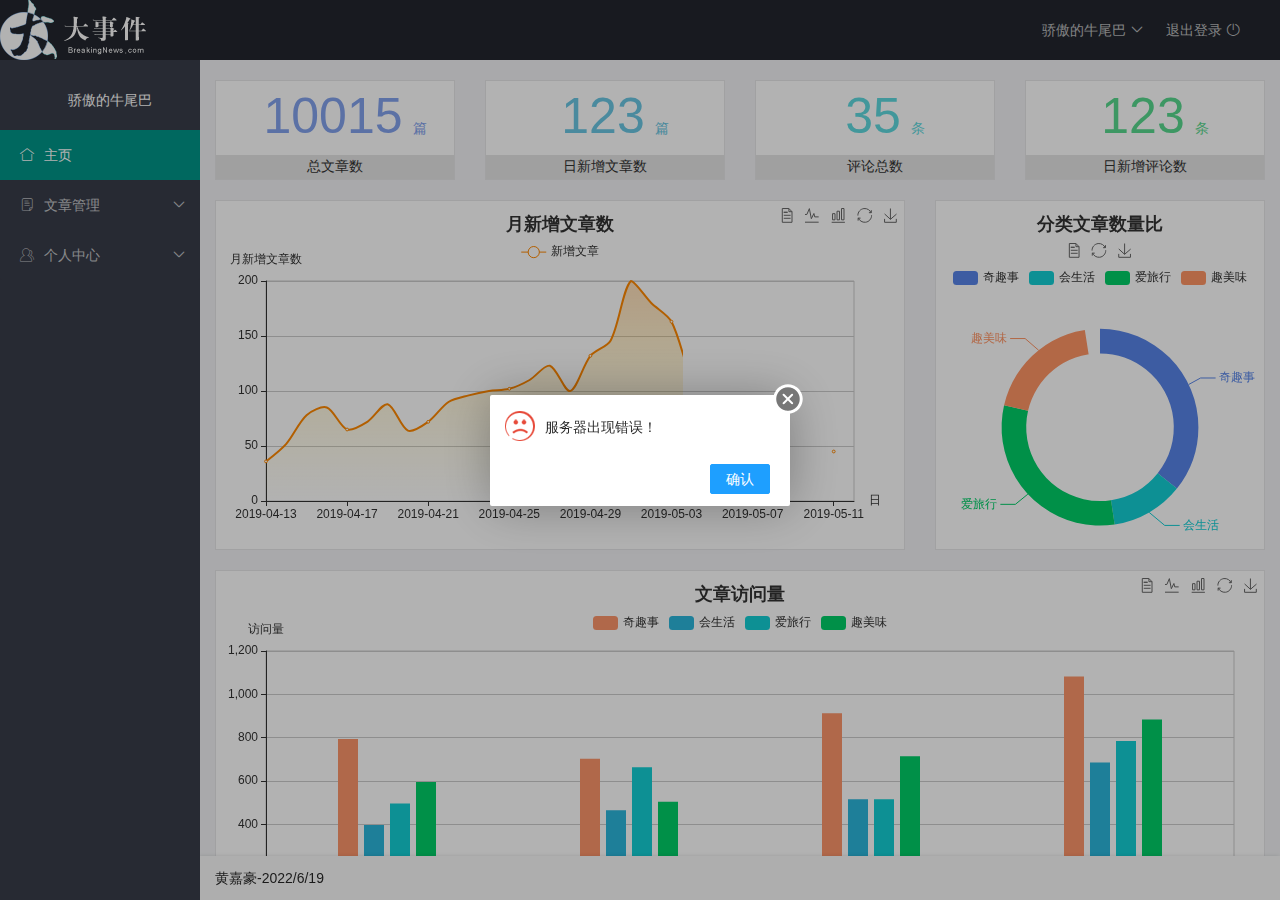
==== index.html @ 200af6b8 "更新了主页、登录页以及js规则" ====
<!DOCTYPE html PUBLIC "-//W3C//DTD HTML 4.0 Transitional//EN">
<html lang="en">

<head>
    <meta charset="UTF-8">
    <meta http-equiv="X-UA-Compatible" content="IE=edge">
    <meta name="viewport" content="width=device-width, initial-scale=1.0">
    <title>Document</title>
    <link rel="stylesheet" href="./assets/fonts/iconfont.css">
    <link rel="stylesheet" href="./assets/lib/layui/css/layui.css">
    <link rel="stylesheet" href="./assets/css/index.css">
</head>

<body>
    <div class="layui-layout layui-layout-admin">
        <div class="layui-header">
            <img src="./assets/images/logo.png" alt="">
            <ul class="layui-nav layui-layout-right ">
                <li class="layui-nav-item layui-hide layui-show-md-inline-block">
                    <a href="javascript:;" class="userinfo">
                        <div class="font-header">A</div>
                        <img src="" class="layui-nav-img" id="userImg1">
                        <span class="Username">骄傲的牛尾巴</span>
                    </a>
                    <dl class="layui-nav-child" >
                        <dd><a href="javascript:;">个人中心</a></dd>
                        <dd><a href="javascript:;">账户设置</a></dd>
                        <dd><a href="javascript:;" id="logout">退出登录</a></dd>
                    </dl>
                </li>
                <li class="layui-nav-item" lay-header-event="menuRight" lay-unselect>
                    <a href="javascript:;">退出登录
                        <i class="layui-icon layui-icon-logout"></i>
                    </a>
                </li>
            </ul>
        </div>

        <div class="layui-side layui-bg-black">
            <div class="layui-side-scroll">
                <!-- 左侧导航区域（可配合layui已有的垂直导航） -->
                <li class="layui-nav-item" id="welcome">
                    <div href="javascript:;" class="userinfo">
                        <div class="font-header">A</div>
                        <img src="" class="layui-nav-img" id="userImg2">
                        <span class="Username">骄傲的牛尾巴</span>
                    </div>
                </li>
                <ul class="layui-nav layui-nav-tree layui-bg-black" lay-shrink="all">
                    <li class="layui-nav-item layui-this"><a href="javascript:;" target="fm" href=""><span
                                class="iconfont layui-icon layui-icon-home"></span>主页</a></li>
                    <li class="layui-nav-item">
                        <a target="fm" href="./home/dashboard.html"><span class="iconfont icon-16"></span>文章管理</a>
                        <dl class="layui-nav-child">
                            <dd><a href="javascript:;"><span class="layui-icon layui-icon-app"></span>menu 1</a></dd>
                            <dd><a href="javascript:;"><span class="layui-icon layui-icon-app"></span>menu 2</a></dd>
                            <dd><a href="javascript:;"><span class="layui-icon layui-icon-app"></span>menu 3</a></dd>
                            <dd><a href="javascript:;">the links</a></dd>
                        </dl>
                    </li>
                    <li class="layui-nav-item">
                        <a href="javascript:;" class="userCenter"><span
                                class="iconfont layui-icon layui-icon-user"></span>个人中心</a>
                        <dl class="layui-nav-child">
                            <dd><a href="javascript:;" id="modifyUserInfo" href="" target="fm">修改个人资料</a></dd>
                            <dd><a href="javascript:;">list 2</a></dd>
                            <dd><a href="javascript:;">超链接</a></dd>
                        </dl>
                    </li>
                </ul>
            </div>
        </div>

        <div class="layui-body">
            <!-- 内容主体区域 -->
            <div>
                <iframe name="fm" frameborder="0" src="./home/dashboard.html"></iframe>
            </div>
        </div>

        <div class="layui-footer">
            <!-- 底部固定区域 -->
            黄嘉豪-2022/6/19
        </div>
    </div>
    <script src="./assets/lib/jquery.js"></script>
    <script src="./assets/lib/layui/layui.js"></script>
    <script src="./assets/js/baseAPI.js"></script>
    <script src="./assets/js/index.js"></script>

</body>

</html>
---- assets/fonts/iconfont.css ----
@font-face {font-family: "iconfont";
  src: url('iconfont.eot?t=1576139966484'); /* IE9 */
  src: url('iconfont.eot?t=1576139966484#iefix') format('embedded-opentype'), /* IE6-IE8 */
  url('[data-uri]') format('woff2'),
  url('iconfont.woff?t=1576139966484') format('woff'),
  url('iconfont.ttf?t=1576139966484') format('truetype'), /* chrome, firefox, opera, Safari, Android, iOS 4.2+ */
  url('iconfont.svg?t=1576139966484#iconfont') format('svg'); /* iOS 4.1- */
}

.iconfont {
  font-family: "iconfont" !important;
  font-size: 16px;
  font-style: normal;
  -webkit-font-smoothing: antialiased;
  -moz-osx-font-smoothing: grayscale;
}

.icon-home:before {
  content: "\e6a9";
}

.icon-user:before {
  content: "\e614";
}

.icon-pinglun:before {
  content: "\e616";
}

.icon-tuichu:before {
  content: "\e865";
}

.icon-16:before {
  content: "\e615";
}
---- assets/lib/layui/css/layui.css ----
blockquote,body,button,dd,div,dl,dt,form,h1,h2,h3,h4,h5,h6,input,li,ol,p,pre,td,textarea,th,ul{margin:0;padding:0;-webkit-tap-highlight-color:rgba(0,0,0,0)}a:active,a:hover{outline:0}img{display:inline-block;border:none;vertical-align:middle}li{list-style:none}table{border-collapse:collapse;border-spacing:0}h1,h2,h3{font-weight:400}h4,h5,h6{font-size:100%;font-weight:400}button,input,select,textarea{font-size:100%}button,input,optgroup,option,select,textarea{font-family:inherit;font-size:inherit;font-style:inherit;font-weight:inherit;outline:0}pre{white-space:pre-wrap;white-space:-moz-pre-wrap;white-space:-pre-wrap;white-space:-o-pre-wrap;word-wrap:break-word}body{line-height:1.6;color:#333;color:rgba(0,0,0,.85);font:14px Helvetica Neue,Helvetica,PingFang SC,Tahoma,Arial,sans-serif}hr{height:0;line-height:0;margin:10px 0;padding:0;border:none!important;border-bottom:1px solid #eee!important;clear:both;overflow:hidden;background:0 0}a{color:#333;text-decoration:none}a:hover{color:#777}a cite{font-style:normal;*cursor:pointer}.layui-border-box,.layui-border-box *{box-sizing:border-box}.layui-box,.layui-box *{box-sizing:content-box}.layui-clear{clear:both;*zoom:1}.layui-clear:after{content:'\20';clear:both;*zoom:1;display:block;height:0}.layui-inline{position:relative;display:inline-block;*display:inline;*zoom:1;vertical-align:middle}.layui-edge{position:relative;display:inline-block;vertical-align:middle;width:0;height:0;border-width:6px;border-style:dashed;border-color:transparent;overflow:hidden}.layui-edge-top{top:-4px;border-bottom-color:#999;border-bottom-style:solid}.layui-edge-right{border-left-color:#999;border-left-style:solid}.layui-edge-bottom{top:2px;border-top-color:#999;border-top-style:solid}.layui-edge-left{border-right-color:#999;border-right-style:solid}.layui-elip{text-overflow:ellipsis;overflow:hidden;white-space:nowrap}.layui-disabled,.layui-icon,.layui-unselect{-moz-user-select:none;-webkit-user-select:none;-ms-user-select:none}.layui-disabled,.layui-disabled:hover{color:#d2d2d2!important;cursor:not-allowed!important}.layui-circle{border-radius:100%}.layui-show{display:block!important}.layui-hide{display:none!important}.layui-show-v{visibility:visible!important}.layui-hide-v{visibility:hidden!important}@font-face{font-family:layui-icon;src:url(../font/iconfont.eot?v=256);src:url(../font/iconfont.eot?v=256#iefix) format('embedded-opentype'),url(../font/iconfont.woff2?v=256) format('woff2'),url(../font/iconfont.woff?v=256) format('woff'),url(../font/iconfont.ttf?v=256) format('truetype'),url(../font/iconfont.svg?v=256#layui-icon) format('svg')}.layui-icon{font-family:layui-icon!important;font-size:16px;font-style:normal;-webkit-font-smoothing:antialiased;-moz-osx-font-smoothing:grayscale}.layui-icon-reply-fill:before{content:"\e611"}.layui-icon-set-fill:before{content:"\e614"}.layui-icon-menu-fill:before{content:"\e60f"}.layui-icon-search:before{content:"\e615"}.layui-icon-share:before{content:"\e641"}.layui-icon-set-sm:before{content:"\e620"}.layui-icon-engine:before{content:"\e628"}.layui-icon-close:before{content:"\1006"}.layui-icon-close-fill:before{content:"\1007"}.layui-icon-chart-screen:before{content:"\e629"}.layui-icon-star:before{content:"\e600"}.layui-icon-circle-dot:before{content:"\e617"}.layui-icon-chat:before{content:"\e606"}.layui-icon-release:before{content:"\e609"}.layui-icon-list:before{content:"\e60a"}.layui-icon-chart:before{content:"\e62c"}.layui-icon-ok-circle:before{content:"\1005"}.layui-icon-layim-theme:before{content:"\e61b"}.layui-icon-table:before{content:"\e62d"}.layui-icon-right:before{content:"\e602"}.layui-icon-left:before{content:"\e603"}.layui-icon-cart-simple:before{content:"\e698"}.layui-icon-face-cry:before{content:"\e69c"}.layui-icon-face-smile:before{content:"\e6af"}.layui-icon-survey:before{content:"\e6b2"}.layui-icon-tree:before{content:"\e62e"}.layui-icon-ie:before{content:"\e7bb"}.layui-icon-upload-circle:before{content:"\e62f"}.layui-icon-add-circle:before{content:"\e61f"}.layui-icon-download-circle:before{content:"\e601"}.layui-icon-templeate-1:before{content:"\e630"}.layui-icon-util:before{content:"\e631"}.layui-icon-face-surprised:before{content:"\e664"}.layui-icon-edit:before{content:"\e642"}.layui-icon-speaker:before{content:"\e645"}.layui-icon-down:before{content:"\e61a"}.layui-icon-file:before{content:"\e621"}.layui-icon-layouts:before{content:"\e632"}.layui-icon-rate-half:before{content:"\e6c9"}.layui-icon-add-circle-fine:before{content:"\e608"}.layui-icon-prev-circle:before{content:"\e633"}.layui-icon-read:before{content:"\e705"}.layui-icon-404:before{content:"\e61c"}.layui-icon-carousel:before{content:"\e634"}.layui-icon-help:before{content:"\e607"}.layui-icon-code-circle:before{content:"\e635"}.layui-icon-windows:before{content:"\e67f"}.layui-icon-water:before{content:"\e636"}.layui-icon-username:before{content:"\e66f"}.layui-icon-find-fill:before{content:"\e670"}.layui-icon-about:before{content:"\e60b"}.layui-icon-location:before{content:"\e715"}.layui-icon-up:before{content:"\e619"}.layui-icon-pause:before{content:"\e651"}.layui-icon-date:before{content:"\e637"}.layui-icon-layim-uploadfile:before{content:"\e61d"}.layui-icon-delete:before{content:"\e640"}.layui-icon-play:before{content:"\e652"}.layui-icon-top:before{content:"\e604"}.layui-icon-firefox:before{content:"\e686"}.layui-icon-friends:before{content:"\e612"}.layui-icon-refresh-3:before{content:"\e9aa"}.layui-icon-ok:before{content:"\e605"}.layui-icon-layer:before{content:"\e638"}.layui-icon-face-smile-fine:before{content:"\e60c"}.layui-icon-dollar:before{content:"\e659"}.layui-icon-group:before{content:"\e613"}.layui-icon-layim-download:before{content:"\e61e"}.layui-icon-picture-fine:before{content:"\e60d"}.layui-icon-link:before{content:"\e64c"}.layui-icon-diamond:before{content:"\e735"}.layui-icon-log:before{content:"\e60e"}.layui-icon-key:before{content:"\e683"}.layui-icon-rate-solid:before{content:"\e67a"}.layui-icon-fonts-del:before{content:"\e64f"}.layui-icon-unlink:before{content:"\e64d"}.layui-icon-fonts-clear:before{content:"\e639"}.layui-icon-triangle-r:before{content:"\e623"}.layui-icon-circle:before{content:"\e63f"}.layui-icon-radio:before{content:"\e643"}.layui-icon-align-center:before{content:"\e647"}.layui-icon-align-right:before{content:"\e648"}.layui-icon-align-left:before{content:"\e649"}.layui-icon-loading-1:before{content:"\e63e"}.layui-icon-return:before{content:"\e65c"}.layui-icon-fonts-strong:before{content:"\e62b"}.layui-icon-upload:before{content:"\e67c"}.layui-icon-dialogue:before{content:"\e63a"}.layui-icon-video:before{content:"\e6ed"}.layui-icon-headset:before{content:"\e6fc"}.layui-icon-cellphone-fine:before{content:"\e63b"}.layui-icon-add-1:before{content:"\e654"}.layui-icon-face-smile-b:before{content:"\e650"}.layui-icon-fonts-html:before{content:"\e64b"}.layui-icon-screen-full:before{content:"\e622"}.layui-icon-form:before{content:"\e63c"}.layui-icon-cart:before{content:"\e657"}.layui-icon-camera-fill:before{content:"\e65d"}.layui-icon-tabs:before{content:"\e62a"}.layui-icon-heart-fill:before{content:"\e68f"}.layui-icon-fonts-code:before{content:"\e64e"}.layui-icon-ios:before{content:"\e680"}.layui-icon-at:before{content:"\e687"}.layui-icon-fire:before{content:"\e756"}.layui-icon-set:before{content:"\e716"}.layui-icon-fonts-u:before{content:"\e646"}.layui-icon-triangle-d:before{content:"\e625"}.layui-icon-tips:before{content:"\e702"}.layui-icon-picture:before{content:"\e64a"}.layui-icon-more-vertical:before{content:"\e671"}.layui-icon-bluetooth:before{content:"\e689"}.layui-icon-flag:before{content:"\e66c"}.layui-icon-loading:before{content:"\e63d"}.layui-icon-fonts-i:before{content:"\e644"}.layui-icon-refresh-1:before{content:"\e666"}.layui-icon-rmb:before{content:"\e65e"}.layui-icon-addition:before{content:"\e624"}.layui-icon-home:before{content:"\e68e"}.layui-icon-time:before{content:"\e68d"}.layui-icon-user:before{content:"\e770"}.layui-icon-notice:before{content:"\e667"}.layui-icon-chrome:before{content:"\e68a"}.layui-icon-edge:before{content:"\e68b"}.layui-icon-login-weibo:before{content:"\e675"}.layui-icon-voice:before{content:"\e688"}.layui-icon-upload-drag:before{content:"\e681"}.layui-icon-login-qq:before{content:"\e676"}.layui-icon-snowflake:before{content:"\e6b1"}.layui-icon-heart:before{content:"\e68c"}.layui-icon-logout:before{content:"\e682"}.layui-icon-file-b:before{content:"\e655"}.layui-icon-template:before{content:"\e663"}.layui-icon-transfer:before{content:"\e691"}.layui-icon-auz:before{content:"\e672"}.layui-icon-console:before{content:"\e665"}.layui-icon-app:before{content:"\e653"}.layui-icon-prev:before{content:"\e65a"}.layui-icon-website:before{content:"\e7ae"}.layui-icon-next:before{content:"\e65b"}.layui-icon-component:before{content:"\e857"}.layui-icon-android:before{content:"\e684"}.layui-icon-more:before{content:"\e65f"}.layui-icon-login-wechat:before{content:"\e677"}.layui-icon-shrink-right:before{content:"\e668"}.layui-icon-spread-left:before{content:"\e66b"}.layui-icon-camera:before{content:"\e660"}.layui-icon-note:before{content:"\e66e"}.layui-icon-refresh:before{content:"\e669"}.layui-icon-female:before{content:"\e661"}.layui-icon-male:before{content:"\e662"}.layui-icon-screen-restore:before{content:"\e758"}.layui-icon-password:before{content:"\e673"}.layui-icon-senior:before{content:"\e674"}.layui-icon-theme:before{content:"\e66a"}.layui-icon-tread:before{content:"\e6c5"}.layui-icon-praise:before{content:"\e6c6"}.layui-icon-star-fill:before{content:"\e658"}.layui-icon-rate:before{content:"\e67b"}.layui-icon-template-1:before{content:"\e656"}.layui-icon-vercode:before{content:"\e679"}.layui-icon-service:before{content:"\e626"}.layui-icon-cellphone:before{content:"\e678"}.layui-icon-print:before{content:"\e66d"}.layui-icon-cols:before{content:"\e610"}.layui-icon-wifi:before{content:"\e7e0"}.layui-icon-export:before{content:"\e67d"}.layui-icon-rss:before{content:"\e808"}.layui-icon-slider:before{content:"\e714"}.layui-icon-email:before{content:"\e618"}.layui-icon-subtraction:before{content:"\e67e"}.layui-icon-mike:before{content:"\e6dc"}.layui-icon-light:before{content:"\e748"}.layui-icon-gift:before{content:"\e627"}.layui-icon-mute:before{content:"\e685"}.layui-icon-reduce-circle:before{content:"\e616"}.layui-icon-music:before{content:"\e690"}.layui-main{position:relative;width:1160px;margin:0 auto}.layui-header{position:relative;z-index:1000;height:60px}.layui-header a:hover{transition:all .5s;-webkit-transition:all .5s}.layui-side{position:fixed;left:0;top:0;bottom:0;z-index:999;width:200px;overflow-x:hidden}.layui-side-scroll{position:relative;width:220px;height:100%;overflow-x:hidden}.layui-body{position:relative;left:200px;right:0;top:0;bottom:0;z-index:900;width:auto;box-sizing:border-box}.layui-layout-body{overflow-x:hidden}.layui-layout-admin .layui-header{position:fixed;top:0;left:0;right:0;background-color:#23262e}.layui-layout-admin .layui-side{top:60px;width:200px;overflow-x:hidden}.layui-layout-admin .layui-body{position:absolute;top:60px;padding-bottom:44px}.layui-layout-admin .layui-main{width:auto;margin:0 15px}.layui-layout-admin .layui-footer{position:fixed;left:200px;right:0;bottom:0;z-index:990;height:44px;line-height:44px;padding:0 15px;box-shadow:-1px 0 4px rgb(0 0 0 / 12%);background-color:#fafafa}.layui-layout-admin .layui-logo{position:absolute;left:0;top:0;width:200px;height:100%;line-height:60px;text-align:center;color:#009688;font-size:16px;box-shadow:0 1px 2px 0 rgb(0 0 0 / 15%)}.layui-layout-admin .layui-header .layui-nav{background:0 0}.layui-layout-left{position:absolute!important;left:200px;top:0}.layui-layout-right{position:absolute!important;right:0;top:0}.layui-container{position:relative;margin:0 auto;box-sizing:border-box}.layui-fluid{position:relative;margin:0 auto;padding:0 15px}.layui-row:after,.layui-row:before{content:"";display:block;clear:both}.layui-col-lg1,.layui-col-lg10,.layui-col-lg11,.layui-col-lg12,.layui-col-lg2,.layui-col-lg3,.layui-col-lg4,.layui-col-lg5,.layui-col-lg6,.layui-col-lg7,.layui-col-lg8,.layui-col-lg9,.layui-col-md1,.layui-col-md10,.layui-col-md11,.layui-col-md12,.layui-col-md2,.layui-col-md3,.layui-col-md4,.layui-col-md5,.layui-col-md6,.layui-col-md7,.layui-col-md8,.layui-col-md9,.layui-col-sm1,.layui-col-sm10,.layui-col-sm11,.layui-col-sm12,.layui-col-sm2,.layui-col-sm3,.layui-col-sm4,.layui-col-sm5,.layui-col-sm6,.layui-col-sm7,.layui-col-sm8,.layui-col-sm9,.layui-col-xs1,.layui-col-xs10,.layui-col-xs11,.layui-col-xs12,.layui-col-xs2,.layui-col-xs3,.layui-col-xs4,.layui-col-xs5,.layui-col-xs6,.layui-col-xs7,.layui-col-xs8,.layui-col-xs9{position:relative;display:block;box-sizing:border-box}.layui-col-xs1,.layui-col-xs10,.layui-col-xs11,.layui-col-xs12,.layui-col-xs2,.layui-col-xs3,.layui-col-xs4,.layui-col-xs5,.layui-col-xs6,.layui-col-xs7,.layui-col-xs8,.layui-col-xs9{float:left}.layui-col-xs1{width:8.33333333%}.layui-col-xs2{width:16.66666667%}.layui-col-xs3{width:25%}.layui-col-xs4{width:33.33333333%}.layui-col-xs5{width:41.66666667%}.layui-col-xs6{width:50%}.layui-col-xs7{width:58.33333333%}.layui-col-xs8{width:66.66666667%}.layui-col-xs9{width:75%}.layui-col-xs10{width:83.33333333%}.layui-col-xs11{width:91.66666667%}.layui-col-xs12{width:100%}.layui-col-xs-offset1{margin-left:8.33333333%}.layui-col-xs-offset2{margin-left:16.66666667%}.layui-col-xs-offset3{margin-left:25%}.layui-col-xs-offset4{margin-left:33.33333333%}.layui-col-xs-offset5{margin-left:41.66666667%}.layui-col-xs-offset6{margin-left:50%}.layui-col-xs-offset7{margin-left:58.33333333%}.layui-col-xs-offset8{margin-left:66.66666667%}.layui-col-xs-offset9{margin-left:75%}.layui-col-xs-offset10{margin-left:83.33333333%}.layui-col-xs-offset11{margin-left:91.66666667%}.layui-col-xs-offset12{margin-left:100%}@media screen and (max-width:767.98px){.layui-container{padding:0 15px}.layui-hide-xs{display:none!important}.layui-show-xs-block{display:block!important}.layui-show-xs-inline{display:inline!important}.layui-show-xs-inline-block{display:inline-block!important}}@media screen and (min-width:768px){.layui-container{width:720px}.layui-hide-sm{display:none!important}.layui-show-sm-block{display:block!important}.layui-show-sm-inline{display:inline!important}.layui-show-sm-inline-block{display:inline-block!important}.layui-col-sm1,.layui-col-sm10,.layui-col-sm11,.layui-col-sm12,.layui-col-sm2,.layui-col-sm3,.layui-col-sm4,.layui-col-sm5,.layui-col-sm6,.layui-col-sm7,.layui-col-sm8,.layui-col-sm9{float:left}.layui-col-sm1{width:8.33333333%}.layui-col-sm2{width:16.66666667%}.layui-col-sm3{width:25%}.layui-col-sm4{width:33.33333333%}.layui-col-sm5{width:41.66666667%}.layui-col-sm6{width:50%}.layui-col-sm7{width:58.33333333%}.layui-col-sm8{width:66.66666667%}.layui-col-sm9{width:75%}.layui-col-sm10{width:83.33333333%}.layui-col-sm11{width:91.66666667%}.layui-col-sm12{width:100%}.layui-col-sm-offset1{margin-left:8.33333333%}.layui-col-sm-offset2{margin-left:16.66666667%}.layui-col-sm-offset3{margin-left:25%}.layui-col-sm-offset4{margin-left:33.33333333%}.layui-col-sm-offset5{margin-left:41.66666667%}.layui-col-sm-offset6{margin-left:50%}.layui-col-sm-offset7{margin-left:58.33333333%}.layui-col-sm-offset8{margin-left:66.66666667%}.layui-col-sm-offset9{margin-left:75%}.layui-col-sm-offset10{margin-left:83.33333333%}.layui-col-sm-offset11{margin-left:91.66666667%}.layui-col-sm-offset12{margin-left:100%}}@media screen and (min-width:992px){.layui-container{width:960px}.layui-hide-md{display:none!important}.layui-show-md-block{display:block!important}.layui-show-md-inline{display:inline!important}.layui-show-md-inline-block{display:inline-block!important}.layui-col-md1,.layui-col-md10,.layui-col-md11,.layui-col-md12,.layui-col-md2,.layui-col-md3,.layui-col-md4,.layui-col-md5,.layui-col-md6,.layui-col-md7,.layui-col-md8,.layui-col-md9{float:left}.layui-col-md1{width:8.33333333%}.layui-col-md2{width:16.66666667%}.layui-col-md3{width:25%}.layui-col-md4{width:33.33333333%}.layui-col-md5{width:41.66666667%}.layui-col-md6{width:50%}.layui-col-md7{width:58.33333333%}.layui-col-md8{width:66.66666667%}.layui-col-md9{width:75%}.layui-col-md10{width:83.33333333%}.layui-col-md11{width:91.66666667%}.layui-col-md12{width:100%}.layui-col-md-offset1{margin-left:8.33333333%}.layui-col-md-offset2{margin-left:16.66666667%}.layui-col-md-offset3{margin-left:25%}.layui-col-md-offset4{margin-left:33.33333333%}.layui-col-md-offset5{margin-left:41.66666667%}.layui-col-md-offset6{margin-left:50%}.layui-col-md-offset7{margin-left:58.33333333%}.layui-col-md-offset8{margin-left:66.66666667%}.layui-col-md-offset9{margin-left:75%}.layui-col-md-offset10{margin-left:83.33333333%}.layui-col-md-offset11{margin-left:91.66666667%}.layui-col-md-offset12{margin-left:100%}}@media screen and (min-width:1200px){.layui-container{width:1150px}.layui-hide-lg{display:none!important}.layui-show-lg-block{display:block!important}.layui-show-lg-inline{display:inline!important}.layui-show-lg-inline-block{display:inline-block!important}.layui-col-lg1,.layui-col-lg10,.layui-col-lg11,.layui-col-lg12,.layui-col-lg2,.layui-col-lg3,.layui-col-lg4,.layui-col-lg5,.layui-col-lg6,.layui-col-lg7,.layui-col-lg8,.layui-col-lg9{float:left}.layui-col-lg1{width:8.33333333%}.layui-col-lg2{width:16.66666667%}.layui-col-lg3{width:25%}.layui-col-lg4{width:33.33333333%}.layui-col-lg5{width:41.66666667%}.layui-col-lg6{width:50%}.layui-col-lg7{width:58.33333333%}.layui-col-lg8{width:66.66666667%}.layui-col-lg9{width:75%}.layui-col-lg10{width:83.33333333%}.layui-col-lg11{width:91.66666667%}.layui-col-lg12{width:100%}.layui-col-lg-offset1{margin-left:8.33333333%}.layui-col-lg-offset2{margin-left:16.66666667%}.layui-col-lg-offset3{margin-left:25%}.layui-col-lg-offset4{margin-left:33.33333333%}.layui-col-lg-offset5{margin-left:41.66666667%}.layui-col-lg-offset6{margin-left:50%}.layui-col-lg-offset7{margin-left:58.33333333%}.layui-col-lg-offset8{margin-left:66.66666667%}.layui-col-lg-offset9{margin-left:75%}.layui-col-lg-offset10{margin-left:83.33333333%}.layui-col-lg-offset11{margin-left:91.66666667%}.layui-col-lg-offset12{margin-left:100%}}.layui-col-space1{margin:-.5px}.layui-col-space1>*{padding:.5px}.layui-col-space2{margin:-1px}.layui-col-space2>*{padding:1px}.layui-col-space4{margin:-2px}.layui-col-space4>*{padding:2px}.layui-col-space5{margin:-2.5px}.layui-col-space5>*{padding:2.5px}.layui-col-space6{margin:-3px}.layui-col-space6>*{padding:3px}.layui-col-space8{margin:-4px}.layui-col-space8>*{padding:4px}.layui-col-space10{margin:-5px}.layui-col-space10>*{padding:5px}.layui-col-space12{margin:-6px}.layui-col-space12>*{padding:6px}.layui-col-space14{margin:-7px}.layui-col-space14>*{padding:7px}.layui-col-space15{margin:-7.5px}.layui-col-space15>*{padding:7.5px}.layui-col-space16{margin:-8px}.layui-col-space16>*{padding:8px}.layui-col-space18{margin:-9px}.layui-col-space18>*{padding:9px}.layui-col-space20{margin:-10px}.layui-col-space20>*{padding:10px}.layui-col-space22{margin:-11px}.layui-col-space22>*{padding:11px}.layui-col-space24{margin:-12px}.layui-col-space24>*{padding:12px}.layui-col-space25{margin:-12.5px}.layui-col-space25>*{padding:12.5px}.layui-col-space26{margin:-13px}.layui-col-space26>*{padding:13px}.layui-col-space28{margin:-14px}.layui-col-space28>*{padding:14px}.layui-col-space30{margin:-15px}.layui-col-space30>*{padding:15px}.layui-btn,.layui-input,.layui-select,.layui-textarea,.layui-upload-button{outline:0;-webkit-appearance:none;transition:all .3s;-webkit-transition:all .3s;box-sizing:border-box}.layui-elem-quote{margin-bottom:10px;padding:15px;line-height:1.6;border-left:5px solid #5fb878;border-radius:0 2px 2px 0;background-color:#fafafa}.layui-quote-nm{border-style:solid;border-width:1px;border-left-width:5px;background:0 0}.layui-elem-field{margin-bottom:10px;padding:0;border-width:1px;border-style:solid}.layui-elem-field legend{margin-left:20px;padding:0 10px;font-size:20px;font-weight:300}.layui-field-title{margin:10px 0 20px;border-width:0;border-top-width:1px}.layui-field-box{padding:15px}.layui-field-title .layui-field-box{padding:10px 0}.layui-progress{position:relative;height:6px;border-radius:20px;background-color:#eee}.layui-progress-bar{position:absolute;left:0;top:0;width:0;max-width:100%;height:6px;border-radius:20px;text-align:right;background-color:#5fb878;transition:all .3s;-webkit-transition:all .3s}.layui-progress-big,.layui-progress-big .layui-progress-bar{height:18px;line-height:18px}.layui-progress-text{position:relative;top:-20px;line-height:18px;font-size:12px;color:#5f5f5f}.layui-progress-big .layui-progress-text{position:static;padding:0 10px;color:#fff}.layui-collapse{border-width:1px;border-style:solid;border-radius:2px}.layui-colla-content,.layui-colla-item{border-top-width:1px;border-top-style:solid}.layui-colla-item:first-child{border-top:none}.layui-colla-title{position:relative;height:42px;line-height:42px;padding:0 15px 0 35px;color:#333;background-color:#fafafa;cursor:pointer;font-size:14px;overflow:hidden}.layui-colla-content{display:none;padding:10px 15px;line-height:1.6;color:#5f5f5f}.layui-colla-icon{position:absolute;left:15px;top:0;font-size:14px}.layui-card{margin-bottom:15px;border-radius:2px;background-color:#fff;box-shadow:0 1px 2px 0 rgba(0,0,0,.05)}.layui-card:last-child{margin-bottom:0}.layui-card-header{position:relative;height:42px;line-height:42px;padding:0 15px;border-bottom:1px solid #f6f6f6;color:#333;border-radius:2px 2px 0 0;font-size:14px}.layui-card-body{position:relative;padding:10px 15px;line-height:24px}.layui-card-body[pad15]{padding:15px}.layui-card-body[pad20]{padding:20px}.layui-card-body .layui-table{margin:5px 0}.layui-card .layui-tab{margin:0}.layui-panel{position:relative;border-width:1px;border-style:solid;border-radius:2px;box-shadow:1px 1px 4px rgb(0 0 0 / 8%);background-color:#fff;color:#5f5f5f}.layui-panel-window{position:relative;padding:15px;border-radius:0;border-top:5px solid #eee;background-color:#fff}.layui-auxiliar-moving{position:fixed;left:0;right:0;top:0;bottom:0;width:100%;height:100%;background:0 0;z-index:9999999999}.layui-bg-red{background-color:#ff5722!important;color:#fff!important}.layui-bg-orange{background-color:#ffb800!important;color:#fff!important}.layui-bg-green{background-color:#009688!important;color:#fff!important}.layui-bg-cyan{background-color:#2f4056!important;color:#fff!important}.layui-bg-blue{background-color:#1e9fff!important;color:#fff!important}.layui-bg-black{background-color:#393d49!important;color:#fff!important}.layui-bg-gray{background-color:#fafafa!important;color:#5f5f5f!important}.layui-badge-rim,.layui-border,.layui-colla-content,.layui-colla-item,.layui-collapse,.layui-elem-field,.layui-form-pane .layui-form-item[pane],.layui-form-pane .layui-form-label,.layui-input,.layui-layedit,.layui-layedit-tool,.layui-panel,.layui-quote-nm,.layui-select,.layui-tab-bar,.layui-tab-card,.layui-tab-title,.layui-tab-title .layui-this:after,.layui-textarea{border-color:#eee}.layui-border{border-width:1px;border-style:solid;color:#5f5f5f!important}.layui-border-red{border-width:1px;border-style:solid;border-color:#ff5722!important;color:#ff5722!important}.layui-border-orange{border-width:1px;border-style:solid;border-color:#ffb800!important;color:#ffb800!important}.layui-border-green{border-width:1px;border-style:solid;border-color:#009688!important;color:#009688!important}.layui-border-cyan{border-width:1px;border-style:solid;border-color:#2f4056!important;color:#2f4056!important}.layui-border-blue{border-width:1px;border-style:solid;border-color:#1e9fff!important;color:#1e9fff!important}.layui-border-black{border-width:1px;border-style:solid;border-color:#393d49!important;color:#393d49!important}.layui-timeline-item:before{background-color:#eee}.layui-text{line-height:1.6;font-size:14px;color:#5f5f5f}.layui-text h1,.layui-text h2,.layui-text h3,.layui-text h4,.layui-text h5,.layui-text h6{font-weight:500;color:#333}.layui-text h1{font-size:32px}.layui-text h2{font-size:24px}.layui-text h3{font-size:18px}.layui-text h4{font-size:16px}.layui-text h5{font-size:14px}.layui-text h6{font-size:13px}.layui-text a:not(.layui-btn){color:#01aaed}.layui-text a:not(.layui-btn):hover{text-decoration:underline}.layui-text ol,.layui-text ul{padding:5px 0 5px 15px}.layui-text ul li{margin-top:5px;list-style-type:disc}.layui-text ol li{margin-top:5px;list-style-type:decimal}.layui-text em,.layui-word-aux{color:#999!important;padding-left:5px!important;padding-right:5px!important}.layui-text p{margin:15px 0}.layui-text p:first-child{margin-top:0}.layui-text p:last-child{margin-bottom:0}.layui-text blockquote:not(.layui-elem-quote){padding:5px 15px;border-left:5px solid #eee}.layui-text pre:not(.layui-code){padding:15px;font-family:Lucida Console,Consolas,Courier New;background-color:#fafafa}.layui-font-12{font-size:12px!important}.layui-font-14{font-size:14px!important}.layui-font-16{font-size:16px!important}.layui-font-18{font-size:18px!important}.layui-font-20{font-size:20px!important}.layui-font-red{color:#ff5722!important}.layui-font-orange{color:#ffb800!important}.layui-font-green{color:#009688!important}.layui-font-cyan{color:#2f4056!important}.layui-font-blue{color:#01aaed!important}.layui-font-black{color:#000!important}.layui-font-gray{color:#c2c2c2!important}.layui-btn{display:inline-block;vertical-align:middle;height:38px;line-height:38px;border:1px solid transparent;padding:0 18px;background-color:#009688;color:#fff;white-space:nowrap;text-align:center;font-size:14px;border-radius:2px;cursor:pointer;-moz-user-select:none;-webkit-user-select:none;-ms-user-select:none}.layui-btn:hover{opacity:.8;filter:alpha(opacity=80);color:#fff}.layui-btn:active{opacity:1;filter:alpha(opacity=100)}.layui-btn+.layui-btn{margin-left:10px}.layui-btn-container{font-size:0}.layui-btn-container .layui-btn{margin-right:10px;margin-bottom:10px}.layui-btn-container .layui-btn+.layui-btn{margin-left:0}.layui-table .layui-btn-container .layui-btn{margin-bottom:9px}.layui-btn-radius{border-radius:100px}.layui-btn .layui-icon{padding:0 2px;vertical-align:middle\0;vertical-align:bottom}.layui-btn-primary{border-color:#d2d2d2;background:0 0;color:#5f5f5f}.layui-btn-primary:hover{border-color:#009688;color:#333}.layui-btn-normal{background-color:#1e9fff}.layui-btn-warm{background-color:#ffb800}.layui-btn-danger{background-color:#ff5722}.layui-btn-checked{background-color:#5fb878}.layui-btn-disabled,.layui-btn-disabled:active,.layui-btn-disabled:hover{border-color:#eee!important;background-color:#fbfbfb!important;color:#d2d2d2!important;cursor:not-allowed!important;opacity:1}.layui-btn-lg{height:44px;line-height:44px;padding:0 25px;font-size:16px}.layui-btn-sm{height:30px;line-height:30px;padding:0 10px;font-size:12px}.layui-btn-xs{height:22px;line-height:22px;padding:0 5px;font-size:12px}.layui-btn-xs i{font-size:12px!important}.layui-btn-group{display:inline-block;vertical-align:middle;font-size:0}.layui-btn-group .layui-btn{margin-left:0!important;margin-right:0!important;border-left:1px solid rgba(255,255,255,.5);border-radius:0}.layui-btn-group .layui-btn-primary{border-left:none}.layui-btn-group .layui-btn-primary:hover{border-color:#d2d2d2;color:#009688}.layui-btn-group .layui-btn:first-child{border-left:none;border-radius:2px 0 0 2px}.layui-btn-group .layui-btn-primary:first-child{border-left:1px solid #d2d2d2}.layui-btn-group .layui-btn:last-child{border-radius:0 2px 2px 0}.layui-btn-group .layui-btn+.layui-btn{margin-left:0}.layui-btn-group+.layui-btn-group{margin-left:10px}.layui-btn-fluid{width:100%}.layui-input,.layui-select,.layui-textarea{height:38px;line-height:1.3;line-height:38px\9;border-width:1px;border-style:solid;background-color:#fff;color:rgba(0,0,0,.85);border-radius:2px}.layui-input::-webkit-input-placeholder,.layui-select::-webkit-input-placeholder,.layui-textarea::-webkit-input-placeholder{line-height:1.3}.layui-input,.layui-textarea{display:block;width:100%;padding-left:10px}.layui-input:hover,.layui-textarea:hover{border-color:#eee!important}.layui-input:focus,.layui-textarea:focus{border-color:#d2d2d2!important}.layui-textarea{position:relative;min-height:100px;height:auto;line-height:20px;padding:6px 10px;resize:vertical}.layui-select{padding:0 10px}.layui-form input[type=checkbox],.layui-form input[type=radio],.layui-form select{display:none}.layui-form [lay-ignore]{display:initial}.layui-form-item{margin-bottom:15px;clear:both;*zoom:1}.layui-form-item:after{content:'\20';clear:both;*zoom:1;display:block;height:0}.layui-form-label{position:relative;float:left;display:block;padding:9px 15px;width:80px;font-weight:400;line-height:20px;text-align:right}.layui-form-label-col{display:block;float:none;padding:9px 0;line-height:20px;text-align:left}.layui-form-item .layui-inline{margin-bottom:5px;margin-right:10px}.layui-input-block,.layui-input-inline{position:relative}.layui-input-block{margin-left:110px;min-height:36px}.layui-input-inline{display:inline-block;vertical-align:middle}.layui-form-item .layui-input-inline{float:left;width:190px;margin-right:10px}.layui-form-text .layui-input-inline{width:auto}.layui-form-mid{position:relative;float:left;display:block;padding:9px 0!important;line-height:20px;margin-right:10px}.layui-form-danger+.layui-form-select .layui-input,.layui-form-danger:focus{border-color:#ff5722!important}.layui-form-select{position:relative}.layui-form-select .layui-input{padding-right:30px;cursor:pointer}.layui-form-select .layui-edge{position:absolute;right:10px;top:50%;margin-top:-3px;cursor:pointer;border-width:6px;border-top-color:#c2c2c2;border-top-style:solid;transition:all .3s;-webkit-transition:all .3s}.layui-form-select dl{display:none;position:absolute;left:0;top:42px;padding:5px 0;z-index:899;min-width:100%;border:1px solid #eee;max-height:300px;overflow-y:auto;background-color:#fff;border-radius:2px;box-shadow:1px 1px 4px rgb(0 0 0 / 8%);box-sizing:border-box}.layui-form-select dl dd,.layui-form-select dl dt{padding:0 10px;line-height:36px;white-space:nowrap;overflow:hidden;text-overflow:ellipsis}.layui-form-select dl dt{font-size:12px;color:#999}.layui-form-select dl dd{cursor:pointer}.layui-form-select dl dd:hover{background-color:#f6f6f6;-webkit-transition:.5s all;transition:.5s all}.layui-form-select .layui-select-group dd{padding-left:20px}.layui-form-select dl dd.layui-select-tips{padding-left:10px!important;color:#999}.layui-form-select dl dd.layui-this{background-color:#5fb878;color:#fff}.layui-form-select dl dd.layui-disabled{background-color:#fff}.layui-form-selected dl{display:block}.layui-form-selected .layui-edge{margin-top:-9px;-webkit-transform:rotate(180deg);transform:rotate(180deg)}.layui-form-selected .layui-edge{margin-top:-3px\0}:root .layui-form-selected .layui-edge{margin-top:-9px\0/IE9}.layui-form-selectup dl{top:auto;bottom:42px}.layui-select-none{margin:5px 0;text-align:center;color:#999}.layui-select-disabled .layui-disabled{border-color:#eee!important}.layui-select-disabled .layui-edge{border-top-color:#d2d2d2}.layui-form-checkbox{position:relative;display:inline-block;vertical-align:middle;height:30px;line-height:30px;margin-right:10px;padding-right:30px;background-color:#fff;cursor:pointer;font-size:0;-webkit-transition:.1s linear;transition:.1s linear;box-sizing:border-box}.layui-form-checkbox *{display:inline-block;vertical-align:middle}.layui-form-checkbox span{padding:0 10px;height:100%;font-size:14px;border-radius:2px 0 0 2px;background-color:#d2d2d2;color:#fff;overflow:hidden;white-space:nowrap;text-overflow:ellipsis}.layui-form-checkbox:hover span{background-color:#c2c2c2}.layui-form-checkbox i{position:absolute;right:0;top:0;width:30px;height:28px;border:1px solid #d2d2d2;border-left:none;border-radius:0 2px 2px 0;color:#fff;font-size:20px;text-align:center}.layui-form-checkbox:hover i{border-color:#c2c2c2;color:#c2c2c2}.layui-form-checked,.layui-form-checked:hover{border-color:#5fb878}.layui-form-checked span,.layui-form-checked:hover span{background-color:#5fb878}.layui-form-checked i,.layui-form-checked:hover i{color:#5fb878}.layui-form-item .layui-form-checkbox{margin-top:4px}.layui-form-checkbox[lay-skin=primary]{height:auto!important;line-height:normal!important;min-width:18px;min-height:18px;border:none!important;margin-right:0;padding-left:28px;padding-right:0;background:0 0}.layui-form-checkbox[lay-skin=primary] span{padding-left:0;padding-right:15px;line-height:18px;background:0 0;color:#5f5f5f}.layui-form-checkbox[lay-skin=primary] i{right:auto;left:0;width:16px;height:16px;line-height:16px;border:1px solid #d2d2d2;font-size:12px;border-radius:2px;background-color:#fff;-webkit-transition:.1s linear;transition:.1s linear}.layui-form-checkbox[lay-skin=primary]:hover i{border-color:#5fb878;color:#fff}.layui-form-checked[lay-skin=primary] i{border-color:#5fb878!important;background-color:#5fb878;color:#fff}.layui-checkbox-disabled[lay-skin=primary] span{background:0 0!important;color:#c2c2c2!important}.layui-checkbox-disabled[lay-skin=primary]:hover i{border-color:#d2d2d2}.layui-form-item .layui-form-checkbox[lay-skin=primary]{margin-top:10px}.layui-form-switch{position:relative;display:inline-block;vertical-align:middle;height:22px;line-height:22px;min-width:35px;padding:0 5px;margin-top:8px;border:1px solid #d2d2d2;border-radius:20px;cursor:pointer;background-color:#fff;-webkit-transition:.1s linear;transition:.1s linear}.layui-form-switch i{position:absolute;left:5px;top:3px;width:16px;height:16px;border-radius:20px;background-color:#d2d2d2;-webkit-transition:.1s linear;transition:.1s linear}.layui-form-switch em{position:relative;top:0;width:25px;margin-left:21px;padding:0!important;text-align:center!important;color:#999!important;font-style:normal!important;font-size:12px}.layui-form-onswitch{border-color:#5fb878;background-color:#5fb878}.layui-form-onswitch i{left:100%;margin-left:-21px;background-color:#fff}.layui-form-onswitch em{margin-left:5px;margin-right:21px;color:#fff!important}.layui-checkbox-disabled{border-color:#eee!important}.layui-checkbox-disabled span{background-color:#eee!important}.layui-checkbox-disabled i{border-color:#eee!important}.layui-checkbox-disabled em{color:#d2d2d2!important}.layui-checkbox-disabled:hover i{color:#fff!important}[lay-radio]{display:none}.layui-form-radio{display:inline-block;vertical-align:middle;line-height:28px;margin:6px 10px 0 0;padding-right:10px;cursor:pointer;font-size:0}.layui-form-radio *{display:inline-block;vertical-align:middle;font-size:14px}.layui-form-radio>i{margin-right:8px;font-size:22px;color:#c2c2c2}.layui-form-radio:hover *,.layui-form-radioed,.layui-form-radioed>i{color:#5fb878}.layui-radio-disabled>i{color:#eee!important}.layui-radio-disabled *{color:#c2c2c2!important}.layui-form-pane .layui-form-label{width:110px;padding:8px 15px;height:38px;line-height:20px;border-width:1px;border-style:solid;border-radius:2px 0 0 2px;text-align:center;background-color:#fafafa;overflow:hidden;white-space:nowrap;text-overflow:ellipsis;box-sizing:border-box}.layui-form-pane .layui-input-inline{margin-left:-1px}.layui-form-pane .layui-input-block{margin-left:110px;left:-1px}.layui-form-pane .layui-input{border-radius:0 2px 2px 0}.layui-form-pane .layui-form-text .layui-form-label{float:none;width:100%;border-radius:2px;box-sizing:border-box;text-align:left}.layui-form-pane .layui-form-text .layui-input-inline{display:block;margin:0;top:-1px;clear:both}.layui-form-pane .layui-form-text .layui-input-block{margin:0;left:0;top:-1px}.layui-form-pane .layui-form-text .layui-textarea{min-height:100px;border-radius:0 0 2px 2px}.layui-form-pane .layui-form-checkbox{margin:4px 0 4px 10px}.layui-form-pane .layui-form-radio,.layui-form-pane .layui-form-switch{margin-top:6px;margin-left:10px}.layui-form-pane .layui-form-item[pane]{position:relative;border-width:1px;border-style:solid}.layui-form-pane .layui-form-item[pane] .layui-form-label{position:absolute;left:0;top:0;height:100%;border-width:0;border-right-width:1px}.layui-form-pane .layui-form-item[pane] .layui-input-inline{margin-left:110px}@media screen and (max-width:450px){.layui-form-item .layui-form-label{text-overflow:ellipsis;overflow:hidden;white-space:nowrap}.layui-form-item .layui-inline{display:block;margin-right:0;margin-bottom:20px;clear:both}.layui-form-item .layui-inline:after{content:'\20';clear:both;display:block;height:0}.layui-form-item .layui-input-inline{display:block;float:none;left:-3px;width:auto!important;margin:0 0 10px 112px}.layui-form-item .layui-input-inline+.layui-form-mid{margin-left:110px;top:-5px;padding:0}.layui-form-item .layui-form-checkbox{margin-right:5px;margin-bottom:5px}}.layui-layedit{border-width:1px;border-style:solid;border-radius:2px}.layui-layedit-tool{padding:3px 5px;border-bottom-width:1px;border-bottom-style:solid;font-size:0}.layedit-tool-fixed{position:fixed;top:0;border-top:1px solid #eee}.layui-layedit-tool .layedit-tool-mid,.layui-layedit-tool .layui-icon{display:inline-block;vertical-align:middle;text-align:center;font-size:14px}.layui-layedit-tool .layui-icon{position:relative;width:32px;height:30px;line-height:30px;margin:3px 5px;border-radius:2px;color:#777;cursor:pointer;border-radius:2px}.layui-layedit-tool .layui-icon:hover{color:#393d49}.layui-layedit-tool .layui-icon:active{color:#000}.layui-layedit-tool .layedit-tool-active{background-color:#eee;color:#000}.layui-layedit-tool .layui-disabled,.layui-layedit-tool .layui-disabled:hover{color:#d2d2d2;cursor:not-allowed}.layui-layedit-tool .layedit-tool-mid{width:1px;height:18px;margin:0 10px;background-color:#d2d2d2}.layedit-tool-html{width:50px!important;font-size:30px!important}.layedit-tool-b,.layedit-tool-code,.layedit-tool-help{font-size:16px!important}.layedit-tool-d,.layedit-tool-face,.layedit-tool-image,.layedit-tool-unlink{font-size:18px!important}.layedit-tool-image input{position:absolute;font-size:0;left:0;top:0;width:100%;height:100%;opacity:.01;filter:Alpha(opacity=1);cursor:pointer}.layui-layedit-iframe iframe{display:block;width:100%}#LAY_layedit_code{overflow:hidden}.layui-laypage{display:inline-block;*display:inline;*zoom:1;vertical-align:middle;margin:10px 0;font-size:0}.layui-laypage>a:first-child,.layui-laypage>a:first-child em{border-radius:2px 0 0 2px}.layui-laypage>a:last-child,.layui-laypage>a:last-child em{border-radius:0 2px 2px 0}.layui-laypage>:first-child{margin-left:0!important}.layui-laypage>:last-child{margin-right:0!important}.layui-laypage a,.layui-laypage button,.layui-laypage input,.layui-laypage select,.layui-laypage span{border:1px solid #eee}.layui-laypage a,.layui-laypage span{display:inline-block;*display:inline;*zoom:1;vertical-align:middle;padding:0 15px;height:28px;line-height:28px;margin:0 -1px 5px 0;background-color:#fff;color:#333;font-size:12px}.layui-laypage a:hover{color:#009688}.layui-laypage em{font-style:normal}.layui-laypage .layui-laypage-spr{color:#999;font-weight:700}.layui-laypage a{text-decoration:none}.layui-laypage .layui-laypage-curr{position:relative}.layui-laypage .layui-laypage-curr em{position:relative;color:#fff}.layui-laypage .layui-laypage-curr .layui-laypage-em{position:absolute;left:-1px;top:-1px;padding:1px;width:100%;height:100%;background-color:#009688}.layui-laypage-em{border-radius:2px}.layui-laypage-next em,.layui-laypage-prev em{font-family:Sim sun;font-size:16px}.layui-laypage .layui-laypage-count,.layui-laypage .layui-laypage-limits,.layui-laypage .layui-laypage-refresh,.layui-laypage .layui-laypage-skip{margin-left:10px;margin-right:10px;padding:0;border:none}.layui-laypage .layui-laypage-limits,.layui-laypage .layui-laypage-refresh{vertical-align:top}.layui-laypage .layui-laypage-refresh i{font-size:18px;cursor:pointer}.layui-laypage select{height:22px;padding:3px;border-radius:2px;cursor:pointer}.layui-laypage .layui-laypage-skip{height:30px;line-height:30px;color:#999}.layui-laypage button,.layui-laypage input{height:30px;line-height:30px;border-radius:2px;vertical-align:top;background-color:#fff;box-sizing:border-box}.layui-laypage input{display:inline-block;width:40px;margin:0 10px;padding:0 3px;text-align:center}.layui-laypage input:focus,.layui-laypage select:focus{border-color:#009688!important}.layui-laypage button{margin-left:10px;padding:0 10px;cursor:pointer}.layui-flow-more{margin:10px 0;text-align:center;color:#999;font-size:14px}.layui-flow-more a{height:32px;line-height:32px}.layui-flow-more a *{display:inline-block;vertical-align:top}.layui-flow-more a cite{padding:0 20px;border-radius:3px;background-color:#eee;color:#333;font-style:normal}.layui-flow-more a cite:hover{opacity:.8}.layui-flow-more a i{font-size:30px;color:#737383}.layui-table{width:100%;margin:10px 0;background-color:#fff;color:#5f5f5f}.layui-table tr{transition:all .3s;-webkit-transition:all .3s}.layui-table th{text-align:left;font-weight:400}.layui-table tbody tr:hover,.layui-table thead tr,.layui-table-click,.layui-table-header,.layui-table-hover,.layui-table-mend,.layui-table-patch,.layui-table-tool,.layui-table-total,.layui-table-total tr,.layui-table[lay-even] tr:nth-child(even){background-color:#fafafa}.layui-table td,.layui-table th,.layui-table-col-set,.layui-table-fixed-r,.layui-table-grid-down,.layui-table-header,.layui-table-page,.layui-table-tips-main,.layui-table-tool,.layui-table-total,.layui-table-view,.layui-table[lay-skin=line],.layui-table[lay-skin=row]{border-width:1px;border-style:solid;border-color:#eee}.layui-table td,.layui-table th{position:relative;padding:9px 15px;min-height:20px;line-height:20px;font-size:14px}.layui-table[lay-skin=line] td,.layui-table[lay-skin=line] th{border-width:0;border-bottom-width:1px}.layui-table[lay-skin=row] td,.layui-table[lay-skin=row] th{border-width:0;border-right-width:1px}.layui-table[lay-skin=nob] td,.layui-table[lay-skin=nob] th{border:none}.layui-table img{max-width:100px}.layui-table[lay-size=lg] td,.layui-table[lay-size=lg] th{padding-top:15px;padding-right:30px;padding-bottom:15px;padding-left:30px}.layui-table-view .layui-table[lay-size=lg] .layui-table-cell{height:40px;line-height:40px}.layui-table[lay-size=sm] td,.layui-table[lay-size=sm] th{padding-top:5px;padding-right:10px;padding-bottom:5px;padding-left:10px;font-size:12px}.layui-table-view .layui-table[lay-size=sm] .layui-table-cell{height:20px;line-height:20px}.layui-table[lay-data]{display:none}.layui-table-box{position:relative;overflow:hidden}.layui-table-view{margin:10px 0}.layui-table-view .layui-table{position:relative;width:auto;margin:0;border:0;border-collapse:separate}.layui-table-view .layui-table[lay-skin=line]{border-width:0;border-right-width:1px}.layui-table-view .layui-table[lay-skin=row]{border-width:0;border-bottom-width:1px}.layui-table-view .layui-table td,.layui-table-view .layui-table th{padding:5px 0;border-top:none;border-left:none}.layui-table-view .layui-table th.layui-unselect .layui-table-cell span{cursor:pointer}.layui-table-view .layui-table td{cursor:default}.layui-table-view .layui-table td[data-edit=text]{cursor:text}.layui-table-view .layui-form-checkbox[lay-skin=primary] i{width:18px;height:18px}.layui-table-view .layui-form-radio{line-height:0;padding:0}.layui-table-view .layui-form-radio>i{margin:0;font-size:20px}.layui-table-init{position:absolute;left:0;top:0;width:100%;height:100%;text-align:center;z-index:110}.layui-table-init .layui-icon{position:absolute;left:50%;top:50%;margin:-15px 0 0 -15px;font-size:30px;color:#c2c2c2}.layui-table-header{border-width:0;border-bottom-width:1px;overflow:hidden}.layui-table-header .layui-table{margin-bottom:-1px}.layui-table-tool .layui-inline[lay-event]{position:relative;width:26px;height:26px;padding:5px;line-height:16px;margin-right:10px;text-align:center;color:#333;border:1px solid #ccc;cursor:pointer;-webkit-transition:.5s all;transition:.5s all}.layui-table-tool .layui-inline[lay-event]:hover{border:1px solid #999}.layui-table-tool-temp{padding-right:120px}.layui-table-tool-self{position:absolute;right:17px;top:10px}.layui-table-tool .layui-table-tool-self .layui-inline[lay-event]{margin:0 0 0 10px}.layui-table-tool-panel{position:absolute;top:29px;left:-1px;padding:5px 0;min-width:150px;min-height:40px;border:1px solid #d2d2d2;text-align:left;overflow-y:auto;background-color:#fff;box-shadow:0 2px 4px rgba(0,0,0,.12)}.layui-table-tool-panel li{padding:0 10px;line-height:30px;white-space:nowrap;overflow:hidden;text-overflow:ellipsis;-webkit-transition:.5s all;transition:.5s all}.layui-table-tool-panel li .layui-form-checkbox[lay-skin=primary]{width:100%}.layui-table-tool-panel li:hover{background-color:#f6f6f6}.layui-table-tool-panel li .layui-form-checkbox[lay-skin=primary]{padding-left:28px}.layui-table-tool-panel li .layui-form-checkbox[lay-skin=primary] i{position:absolute;left:0;top:0}.layui-table-tool-panel li .layui-form-checkbox[lay-skin=primary] span{padding:0}.layui-table-tool .layui-table-tool-self .layui-table-tool-panel{left:auto;right:-1px}.layui-table-col-set{position:absolute;right:0;top:0;width:20px;height:100%;border-width:0;border-left-width:1px;background-color:#fff}.layui-table-sort{width:10px;height:20px;margin-left:5px;cursor:pointer!important}.layui-table-sort .layui-edge{position:absolute;left:5px;border-width:5px}.layui-table-sort .layui-table-sort-asc{top:3px;border-top:none;border-bottom-style:solid;border-bottom-color:#b2b2b2}.layui-table-sort .layui-table-sort-asc:hover{border-bottom-color:#5f5f5f}.layui-table-sort .layui-table-sort-desc{bottom:5px;border-bottom:none;border-top-style:solid;border-top-color:#b2b2b2}.layui-table-sort .layui-table-sort-desc:hover{border-top-color:#5f5f5f}.layui-table-sort[lay-sort=asc] .layui-table-sort-asc{border-bottom-color:#000}.layui-table-sort[lay-sort=desc] .layui-table-sort-desc{border-top-color:#000}.layui-table-cell{height:28px;line-height:28px;padding:0 15px;position:relative;overflow:hidden;text-overflow:ellipsis;white-space:nowrap;box-sizing:border-box}.layui-table-cell .layui-form-checkbox[lay-skin=primary]{top:-1px;padding:0}.layui-table-cell .layui-table-link{color:#01aaed}.laytable-cell-checkbox,.laytable-cell-numbers,.laytable-cell-radio,.laytable-cell-space{padding:0;text-align:center}.layui-table-body{position:relative;overflow:auto;margin-right:-1px;margin-bottom:-1px}.layui-table-body .layui-none{line-height:26px;padding:30px 15px;text-align:center;color:#999}.layui-table-fixed{position:absolute;left:0;top:0;z-index:101}.layui-table-fixed .layui-table-body{overflow:hidden}.layui-table-fixed-l{box-shadow:1px 0 8px rgba(0,0,0,.08)}.layui-table-fixed-r{left:auto;right:-1px;border-width:0;border-left-width:1px;box-shadow:-1px 0 8px rgba(0,0,0,.08)}.layui-table-fixed-r .layui-table-header{position:relative;overflow:visible}.layui-table-mend{position:absolute;right:-49px;top:0;height:100%;width:50px}.layui-table-tool{position:relative;z-index:890;width:100%;min-height:50px;line-height:30px;padding:10px 15px;border-width:0;border-bottom-width:1px}.layui-table-tool .layui-btn-container{margin-bottom:-10px}.layui-table-total{margin-bottom:-1px;border-width:0;border-top-width:1px;overflow:hidden}.layui-table-page{position:relative;width:100%;padding:7px 7px 0;border-width:0;border-top-width:1px;height:41px;margin-bottom:-1px;font-size:12px;white-space:nowrap;overflow:hidden}.layui-table-page>div{height:26px}.layui-table-page .layui-laypage{margin:0}.layui-table-page .layui-laypage a,.layui-table-page .layui-laypage span{height:26px;line-height:26px;margin-bottom:10px;border:none;background:0 0}.layui-table-page .layui-laypage a,.layui-table-page .layui-laypage span.layui-laypage-curr{padding:0 12px}.layui-table-page .layui-laypage span{margin-left:0;padding:0}.layui-table-page .layui-laypage .layui-laypage-prev{margin-left:-7px!important}.layui-table-page .layui-laypage .layui-laypage-curr .layui-laypage-em{left:0;top:0;padding:0}.layui-table-page .layui-laypage button,.layui-table-page .layui-laypage input{height:26px;line-height:26px}.layui-table-page .layui-laypage input{width:40px}.layui-table-page .layui-laypage button{padding:0 10px}.layui-table-page select{height:18px}.layui-table-view select[lay-ignore]{display:inline-block}.layui-table-patch .layui-table-cell{padding:0;width:30px}.layui-table-edit{position:absolute;left:0;top:0;width:100%;height:100%;padding:0 14px 1px;border-radius:0;box-shadow:1px 1px 20px rgba(0,0,0,.15)}.layui-table-edit:focus{border-color:#5fb878!important}select.layui-table-edit{padding:0 0 0 10px;border-color:#d2d2d2}.layui-table-view .layui-form-checkbox,.layui-table-view .layui-form-radio,.layui-table-view .layui-form-switch{top:0;margin:0;box-sizing:content-box}.layui-table-view .layui-form-checkbox{top:-1px;height:26px;line-height:26px}.layui-table-view .layui-form-checkbox i{height:26px}.layui-table-grid .layui-table-cell{overflow:visible}.layui-table-grid-down{position:absolute;top:0;right:0;width:26px;height:100%;padding:5px 0;border-width:0;border-left-width:1px;text-align:center;background-color:#fff;color:#999;cursor:pointer}.layui-table-grid-down .layui-icon{position:absolute;top:50%;left:50%;margin:-8px 0 0 -8px}.layui-table-grid-down:hover{background-color:#fbfbfb}body .layui-table-tips .layui-layer-content{background:0 0;padding:0;box-shadow:0 1px 6px rgba(0,0,0,.12)}.layui-table-tips-main{margin:-44px 0 0 -1px;max-height:150px;padding:8px 15px;font-size:14px;overflow-y:scroll;background-color:#fff;color:#5f5f5f}.layui-table-tips-c{position:absolute;right:-3px;top:-13px;width:20px;height:20px;padding:3px;cursor:pointer;background-color:#5f5f5f;border-radius:50%;color:#fff}.layui-table-tips-c:hover{background-color:#777}.layui-table-tips-c:before{position:relative;right:-2px}.layui-upload-file{display:none!important;opacity:.01;filter:Alpha(opacity=1)}.layui-upload-list{margin:10px 0}.layui-upload-choose{max-width:200px;padding:0 10px;color:#999;font-size:14px;text-overflow:ellipsis;overflow:hidden;white-space:nowrap}.layui-upload-drag{position:relative;display:inline-block;padding:30px;border:1px dashed #e2e2e2;background-color:#fff;text-align:center;cursor:pointer;color:#999}.layui-upload-drag .layui-icon{font-size:50px;color:#009688}.layui-upload-drag[lay-over]{border-color:#009688}.layui-upload-form{display:inline-block}.layui-upload-iframe{position:absolute;width:0;height:0;border:0;visibility:hidden}.layui-upload-wrap{position:relative;display:inline-block;vertical-align:middle}.layui-upload-wrap .layui-upload-file{display:block!important;position:absolute;left:0;top:0;z-index:10;font-size:100px;width:100%;height:100%;opacity:.01;filter:Alpha(opacity=1);cursor:pointer}.layui-btn-container .layui-upload-choose{padding-left:0}.layui-menu{position:relative;margin:5px 0;background-color:#fff;box-sizing:border-box}.layui-menu *{box-sizing:border-box}.layui-menu li,.layui-menu-body-title a{padding:5px 15px}.layui-menu li{position:relative;margin:1px 0;width:calc(100% + 1px);line-height:26px;color:rgba(0,0,0,.8);font-size:14px;white-space:nowrap;cursor:pointer;transition:all .3s}.layui-menu li:hover{background-color:#f6f6f6}.layui-menu-item-parent:hover>.layui-menu-body-panel{display:block;animation-name:layui-fadein;animation-duration:.3s;animation-fill-mode:both;animation-delay:.2s}.layui-menu-item-group .layui-menu-body-title,.layui-menu-item-parent .layui-menu-body-title{padding-right:25px}.layui-menu .layui-menu-item-divider:hover,.layui-menu .layui-menu-item-group:hover,.layui-menu .layui-menu-item-none:hover{background:0 0;cursor:default}.layui-menu .layui-menu-item-group>ul{margin:5px 0 -5px}.layui-menu .layui-menu-item-group>.layui-menu-body-title{color:rgba(0,0,0,.35);user-select:none}.layui-menu .layui-menu-item-none{color:rgba(0,0,0,.35);cursor:default}.layui-menu .layui-menu-item-none{text-align:center}.layui-menu .layui-menu-item-divider{margin:5px 0;padding:0;height:0;line-height:0;border-bottom:1px solid #eee;overflow:hidden}.layui-menu .layui-menu-item-down:hover,.layui-menu .layui-menu-item-up:hover{cursor:pointer}.layui-menu .layui-menu-item-up>.layui-menu-body-title{color:rgba(0,0,0,.8)}.layui-menu .layui-menu-item-up>ul{visibility:hidden;height:0;overflow:hidden}.layui-menu .layui-menu-item-down:hover>.layui-menu-body-title>.layui-icon,.layui-menu .layui-menu-item-up>.layui-menu-body-title:hover>.layui-icon{color:#000}.layui-menu .layui-menu-item-down>ul{visibility:visible;height:auto}.layui-menu .layui-menu-item-checked,.layui-menu .layui-menu-item-checked2{background-color:#f6f6f6!important;color:#5fb878}.layui-menu .layui-menu-item-checked a,.layui-menu .layui-menu-item-checked2 a{color:#5fb878}.layui-menu .layui-menu-item-checked:after{position:absolute;right:0;top:0;bottom:0;border-right:3px solid #5fb878;content:""}.layui-menu-body-title{position:relative;overflow:hidden;text-overflow:ellipsis}.layui-menu-body-title a{display:block;margin:-5px -15px;color:rgba(0,0,0,.8)}.layui-menu-body-title a:hover{transition:all .3s}.layui-menu-body-title>.layui-icon{position:absolute;right:0;top:0;font-size:14px}.layui-menu-body-title>.layui-icon:hover{transition:all .3s}.layui-menu-body-title>.layui-icon-right{right:-1px}.layui-menu-body-panel{display:none;position:absolute;top:-7px;left:100%;z-index:1000;margin-left:13px;padding:5px 0}.layui-menu-body-panel:before{content:"";position:absolute;width:20px;left:-16px;top:0;bottom:0}.layui-menu-body-panel-left{left:auto;right:100%;margin:0 13px 0}.layui-menu-body-panel-left:before{left:auto;right:-16px}.layui-menu-lg li{line-height:32px}.layui-menu-lg .layui-menu-body-title a:hover,.layui-menu-lg li:hover{background:0 0;color:#5fb878}.layui-menu-lg li .layui-menu-body-panel{margin-left:14px}.layui-menu-lg li .layui-menu-body-panel-left{margin:0 15px 0}.layui-dropdown{position:absolute;left:-999999px;top:-999999px;z-index:77777777;margin:5px 0;min-width:100px}.layui-dropdown:before{content:"";position:absolute;width:100%;height:6px;left:0;top:-6px}.layui-nav{position:relative;padding:0 20px;background-color:#393d49;color:#fff;border-radius:2px;font-size:0;box-sizing:border-box}.layui-nav *{font-size:14px}.layui-nav .layui-nav-item{position:relative;display:inline-block;*display:inline;*zoom:1;vertical-align:middle;line-height:60px}.layui-nav .layui-nav-item a{display:block;padding:0 20px;color:#fff;color:rgba(255,255,255,.7);transition:all .3s;-webkit-transition:all .3s}.layui-nav .layui-this:after,.layui-nav-bar{content:"";position:absolute;left:0;top:0;width:0;height:5px;background-color:#5fb878;transition:all .2s;-webkit-transition:all .2s;pointer-events:none}.layui-nav-bar{z-index:1000}.layui-nav[lay-bar=disabled] .layui-nav-bar{display:none}.layui-nav .layui-nav-item a:hover,.layui-nav .layui-this a{color:#fff}.layui-nav .layui-this:after{top:auto;bottom:0;width:100%}.layui-nav-img{width:30px;height:30px;margin-right:10px;border-radius:50%}.layui-nav .layui-nav-more{position:absolute;top:0;right:3px;left:auto!important;margin-top:0;font-size:12px;cursor:pointer;transition:all .2s;-webkit-transition:all .2s}.layui-nav .layui-nav-mored,.layui-nav-itemed>a .layui-nav-more{transform:rotate(180deg)}.layui-nav-child{display:none;position:absolute;left:0;top:65px;min-width:100%;line-height:36px;padding:5px 0;box-shadow:0 2px 4px rgba(0,0,0,.12);border:1px solid #eee;background-color:#fff;z-index:100;border-radius:2px;white-space:nowrap}.layui-nav .layui-nav-child a{color:#5f5f5f;color:rgba(0,0,0,.8)}.layui-nav .layui-nav-child a:hover{background-color:#f6f6f6;color:rgba(0,0,0,.8)}.layui-nav-child dd{margin:1px 0;position:relative}.layui-nav-child dd.layui-this{background-color:#f6f6f6;color:#000}.layui-nav-child dd.layui-this:after{display:none}.layui-nav-child-r{left:auto;right:0}.layui-nav-child-c{text-align:center}.layui-nav-tree{width:200px;padding:0}.layui-nav-tree .layui-nav-item{display:block;width:100%;line-height:40px}.layui-nav-tree .layui-nav-item a{position:relative;height:40px;line-height:40px;text-overflow:ellipsis;overflow:hidden;white-space:nowrap}.layui-nav-tree .layui-nav-item>a{padding-top:5px;padding-bottom:5px}.layui-nav-tree .layui-nav-more{right:15px}.layui-nav-tree .layui-nav-item>a .layui-nav-more{padding:5px 0}.layui-nav-tree .layui-nav-bar{width:5px;height:0}.layui-side .layui-nav-tree .layui-nav-bar{width:2px}.layui-nav-tree .layui-nav-child dd.layui-this,.layui-nav-tree .layui-nav-child dd.layui-this a,.layui-nav-tree .layui-this,.layui-nav-tree .layui-this>a,.layui-nav-tree .layui-this>a:hover{background-color:#009688;color:#fff}.layui-nav-tree .layui-this:after{display:none}.layui-nav-itemed>a,.layui-nav-tree .layui-nav-title a,.layui-nav-tree .layui-nav-title a:hover{color:#fff!important}.layui-nav-tree .layui-nav-bar{background-color:#009688}.layui-nav-tree .layui-nav-child{position:relative;z-index:0;top:0;border:none;box-shadow:none}.layui-nav-tree .layui-nav-child dd{margin:0}.layui-nav-tree .layui-nav-child a{color:#fff;color:rgba(255,255,255,.7)}.layui-nav-tree .layui-nav-child,.layui-nav-tree .layui-nav-child a:hover{background:0 0;color:#fff}.layui-nav-itemed>.layui-nav-child{display:block;background-color:rgba(0,0,0,.3)!important}.layui-nav-itemed>.layui-nav-child>.layui-this>.layui-nav-child{display:block}.layui-nav-side{position:fixed;top:0;bottom:0;left:0;overflow-x:hidden;z-index:999}.layui-breadcrumb{visibility:hidden;font-size:0}.layui-breadcrumb>*{font-size:14px}.layui-breadcrumb a{color:#999!important}.layui-breadcrumb a:hover{color:#5fb878!important}.layui-breadcrumb a cite{color:#5f5f5f;font-style:normal}.layui-breadcrumb span[lay-separator]{margin:0 10px;color:#999}.layui-tab{margin:10px 0;text-align:left!important}.layui-tab[overflow]>.layui-tab-title{overflow:hidden}.layui-tab-title{position:relative;left:0;height:40px;white-space:nowrap;font-size:0;border-bottom-width:1px;border-bottom-style:solid;transition:all .2s;-webkit-transition:all .2s}.layui-tab-title li{display:inline-block;*display:inline;*zoom:1;vertical-align:middle;font-size:14px;transition:all .2s;-webkit-transition:all .2s}.layui-tab-title li{position:relative;line-height:40px;min-width:65px;padding:0 15px;text-align:center;cursor:pointer}.layui-tab-title li a{display:block;padding:0 15px;margin:0 -15px}.layui-tab-title .layui-this{color:#000}.layui-tab-title .layui-this:after{position:absolute;left:0;top:0;content:"";width:100%;height:41px;border-width:1px;border-style:solid;border-bottom-color:#fff;border-radius:2px 2px 0 0;box-sizing:border-box;pointer-events:none}.layui-tab-bar{position:absolute;right:0;top:0;z-index:10;width:30px;height:39px;line-height:39px;border-width:1px;border-style:solid;border-radius:2px;text-align:center;background-color:#fff;cursor:pointer}.layui-tab-bar .layui-icon{position:relative;display:inline-block;top:3px;transition:all .3s;-webkit-transition:all .3s}.layui-tab-item{display:none}.layui-tab-more{padding-right:30px;height:auto!important;white-space:normal!important}.layui-tab-more li.layui-this:after{border-bottom-color:#eee;border-radius:2px}.layui-tab-more .layui-tab-bar .layui-icon{top:-2px;top:3px\0;-webkit-transform:rotate(180deg);transform:rotate(180deg)}:root .layui-tab-more .layui-tab-bar .layui-icon{top:-2px\0/IE9}.layui-tab-content{padding:15px 0}.layui-tab-title li .layui-tab-close{position:relative;display:inline-block;width:18px;height:18px;line-height:20px;margin-left:8px;top:1px;text-align:center;font-size:14px;color:#c2c2c2;transition:all .2s;-webkit-transition:all .2s}.layui-tab-title li .layui-tab-close:hover{border-radius:2px;background-color:#ff5722;color:#fff}.layui-tab-brief>.layui-tab-title .layui-this{color:#009688}.layui-tab-brief>.layui-tab-more li.layui-this:after,.layui-tab-brief>.layui-tab-title .layui-this:after{border:none;border-radius:0;border-bottom:2px solid #5fb878}.layui-tab-brief[overflow]>.layui-tab-title .layui-this:after{top:-1px}.layui-tab-card{border-width:1px;border-style:solid;border-radius:2px;box-shadow:0 2px 5px 0 rgba(0,0,0,.1)}.layui-tab-card>.layui-tab-title{background-color:#fafafa}.layui-tab-card>.layui-tab-title li{margin-right:-1px;margin-left:-1px}.layui-tab-card>.layui-tab-title .layui-this{background-color:#fff}.layui-tab-card>.layui-tab-title .layui-this:after{border-top:none;border-width:1px;border-bottom-color:#fff}.layui-tab-card>.layui-tab-title .layui-tab-bar{height:40px;line-height:40px;border-radius:0;border-top:none;border-right:none}.layui-tab-card>.layui-tab-more .layui-this{background:0 0;color:#5fb878}.layui-tab-card>.layui-tab-more .layui-this:after{border:none}.layui-timeline{padding-left:5px}.layui-timeline-item{position:relative;padding-bottom:20px}.layui-timeline-axis{position:absolute;left:-5px;top:0;z-index:10;width:20px;height:20px;line-height:20px;background-color:#fff;color:#5fb878;border-radius:50%;text-align:center;cursor:pointer}.layui-timeline-axis:hover{color:#ff5722}.layui-timeline-item:before{content:"";position:absolute;left:5px;top:0;z-index:0;width:1px;height:100%}.layui-timeline-item:first-child:before{display:block}.layui-timeline-item:last-child:before{display:none}.layui-timeline-content{padding-left:25px}.layui-timeline-title{position:relative;margin-bottom:10px;line-height:22px}.layui-badge,.layui-badge-dot,.layui-badge-rim{position:relative;display:inline-block;padding:0 6px;font-size:12px;text-align:center;background-color:#ff5722;color:#fff;border-radius:2px}.layui-badge{height:18px;line-height:18px}.layui-badge-dot{width:8px;height:8px;padding:0;border-radius:50%}.layui-badge-rim{height:18px;line-height:18px;border-width:1px;border-style:solid;background-color:#fff;color:#5f5f5f}.layui-btn .layui-badge,.layui-btn .layui-badge-dot{margin-left:5px}.layui-nav .layui-badge,.layui-nav .layui-badge-dot{position:absolute;top:50%;margin:-5px 6px 0}.layui-nav .layui-badge{margin-top:-10px}.layui-tab-title .layui-badge,.layui-tab-title .layui-badge-dot{left:5px;top:-2px}.layui-carousel{position:relative;left:0;top:0;background-color:#f8f8f8}.layui-carousel>[carousel-item]{position:relative;width:100%;height:100%;overflow:hidden}.layui-carousel>[carousel-item]:before{position:absolute;content:'\e63d';left:50%;top:50%;width:100px;line-height:20px;margin:-10px 0 0 -50px;text-align:center;color:#c2c2c2;font-family:layui-icon!important;font-size:30px;font-style:normal;-webkit-font-smoothing:antialiased;-moz-osx-font-smoothing:grayscale}.layui-carousel>[carousel-item]>*{display:none;position:absolute;left:0;top:0;width:100%;height:100%;background-color:#f8f8f8;transition-duration:.3s;-webkit-transition-duration:.3s}.layui-carousel-updown>*{-webkit-transition:.3s ease-in-out up;transition:.3s ease-in-out up}.layui-carousel-arrow{display:none\0;opacity:0;position:absolute;left:10px;top:50%;margin-top:-18px;width:36px;height:36px;line-height:36px;text-align:center;font-size:20px;border:none 0;border-radius:50%;background-color:rgba(0,0,0,.2);color:#fff;-webkit-transition-duration:.3s;transition-duration:.3s;cursor:pointer}.layui-carousel-arrow[lay-type=add]{left:auto!important;right:10px}.layui-carousel[lay-arrow=always] .layui-carousel-arrow{opacity:1;left:20px}.layui-carousel[lay-arrow=always] .layui-carousel-arrow[lay-type=add]{right:20px}.layui-carousel[lay-arrow=none] .layui-carousel-arrow{display:none}.layui-carousel-arrow:hover,.layui-carousel-ind ul:hover{background-color:rgba(0,0,0,.35)}.layui-carousel:hover .layui-carousel-arrow{display:block\0;opacity:1;left:20px}.layui-carousel:hover .layui-carousel-arrow[lay-type=add]{right:20px}.layui-carousel-ind{position:relative;top:-35px;width:100%;line-height:0!important;text-align:center;font-size:0}.layui-carousel[lay-indicator=outside]{margin-bottom:30px}.layui-carousel[lay-indicator=outside] .layui-carousel-ind{top:10px}.layui-carousel[lay-indicator=outside] .layui-carousel-ind ul{background-color:rgba(0,0,0,.5)}.layui-carousel[lay-indicator=none] .layui-carousel-ind{display:none}.layui-carousel-ind ul{display:inline-block;padding:5px;background-color:rgba(0,0,0,.2);border-radius:10px;-webkit-transition-duration:.3s;transition-duration:.3s}.layui-carousel-ind li{display:inline-block;width:10px;height:10px;margin:0 3px;font-size:14px;background-color:#eee;background-color:rgba(255,255,255,.5);border-radius:50%;cursor:pointer;-webkit-transition-duration:.3s;transition-duration:.3s}.layui-carousel-ind li:hover{background-color:rgba(255,255,255,.7)}.layui-carousel-ind li.layui-this{background-color:#fff}.layui-carousel>[carousel-item]>.layui-carousel-next,.layui-carousel>[carousel-item]>.layui-carousel-prev,.layui-carousel>[carousel-item]>.layui-this{display:block}.layui-carousel>[carousel-item]>.layui-this{left:0}.layui-carousel>[carousel-item]>.layui-carousel-prev{left:-100%}.layui-carousel>[carousel-item]>.layui-carousel-next{left:100%}.layui-carousel>[carousel-item]>.layui-carousel-next.layui-carousel-left,.layui-carousel>[carousel-item]>.layui-carousel-prev.layui-carousel-right{left:0}.layui-carousel>[carousel-item]>.layui-this.layui-carousel-left{left:-100%}.layui-carousel>[carousel-item]>.layui-this.layui-carousel-right{left:100%}.layui-carousel[lay-anim=updown] .layui-carousel-arrow{left:50%!important;top:20px;margin:0 0 0 -18px}.layui-carousel[lay-anim=updown] .layui-carousel-arrow[lay-type=add]{top:auto!important;bottom:20px}.layui-carousel[lay-anim=updown] .layui-carousel-ind{position:absolute;top:50%;right:20px;width:auto;height:auto}.layui-carousel[lay-anim=updown] .layui-carousel-ind ul{padding:3px 5px}.layui-carousel[lay-anim=updown] .layui-carousel-ind li{display:block;margin:6px 0}.layui-carousel[lay-anim=updown]>[carousel-item]>*{left:0!important}.layui-carousel[lay-anim=updown]>[carousel-item]>.layui-this{top:0}.layui-carousel[lay-anim=updown]>[carousel-item]>.layui-carousel-prev{top:-100%}.layui-carousel[lay-anim=updown]>[carousel-item]>.layui-carousel-next{top:100%}.layui-carousel[lay-anim=updown]>[carousel-item]>.layui-carousel-next.layui-carousel-left,.layui-carousel[lay-anim=updown]>[carousel-item]>.layui-carousel-prev.layui-carousel-right{top:0}.layui-carousel[lay-anim=updown]>[carousel-item]>.layui-this.layui-carousel-left{top:-100%}.layui-carousel[lay-anim=updown]>[carousel-item]>.layui-this.layui-carousel-right{top:100%}.layui-carousel[lay-anim=fade]>[carousel-item]>*{left:0!important}.layui-carousel[lay-anim=fade]>[carousel-item]>.layui-carousel-next,.layui-carousel[lay-anim=fade]>[carousel-item]>.layui-carousel-prev{opacity:0}.layui-carousel[lay-anim=fade]>[carousel-item]>.layui-carousel-next.layui-carousel-left,.layui-carousel[lay-anim=fade]>[carousel-item]>.layui-carousel-prev.layui-carousel-right{opacity:1}.layui-carousel[lay-anim=fade]>[carousel-item]>.layui-this.layui-carousel-left,.layui-carousel[lay-anim=fade]>[carousel-item]>.layui-this.layui-carousel-right{opacity:0}.layui-fixbar{position:fixed;right:15px;bottom:15px;z-index:999999}.layui-fixbar li{width:50px;height:50px;line-height:50px;margin-bottom:1px;text-align:center;cursor:pointer;font-size:30px;background-color:#9f9f9f;color:#fff;border-radius:2px;opacity:.95}.layui-fixbar li:hover{opacity:.85}.layui-fixbar li:active{opacity:1}.layui-fixbar .layui-fixbar-top{display:none;font-size:40px}body .layui-util-face{border:none;background:0 0}body .layui-util-face .layui-layer-content{padding:0;background-color:#fff;color:#5f5f5f;box-shadow:none}.layui-util-face .layui-layer-TipsG{display:none}.layui-util-face ul{position:relative;width:372px;padding:10px;border:1px solid #d9d9d9;background-color:#fff;box-shadow:0 0 20px rgba(0,0,0,.2)}.layui-util-face ul li{cursor:pointer;float:left;border:1px solid #e8e8e8;height:22px;width:26px;overflow:hidden;margin:-1px 0 0 -1px;padding:4px 2px;text-align:center}.layui-util-face ul li:hover{position:relative;z-index:2;border:1px solid #eb7350;background:#fff9ec}.layui-code{position:relative;margin:10px 0;padding:15px;line-height:20px;border:1px solid #eee;border-left-width:6px;background-color:#fafafa;color:#333;font-family:Courier New;font-size:12px}.layui-transfer-box,.layui-transfer-header,.layui-transfer-search{border-width:0;border-style:solid;border-color:#eee}.layui-transfer-box{position:relative;display:inline-block;vertical-align:middle;border-width:1px;width:200px;height:360px;border-radius:2px;background-color:#fff}.layui-transfer-box .layui-form-checkbox{width:100%;margin:0!important}.layui-transfer-header{height:38px;line-height:38px;padding:0 10px;border-bottom-width:1px}.layui-transfer-search{position:relative;padding:10px;border-bottom-width:1px}.layui-transfer-search .layui-input{height:32px;padding-left:30px;font-size:12px}.layui-transfer-search .layui-icon-search{position:absolute;left:20px;top:50%;margin-top:-8px;color:#5f5f5f}.layui-transfer-active{margin:0 15px;display:inline-block;vertical-align:middle}.layui-transfer-active .layui-btn{display:block;margin:0;padding:0 15px;background-color:#5fb878;border-color:#5fb878;color:#fff}.layui-transfer-active .layui-btn-disabled{background-color:#fbfbfb;border-color:#eee;color:#d2d2d2}.layui-transfer-active .layui-btn:first-child{margin-bottom:15px}.layui-transfer-active .layui-btn .layui-icon{margin:0;font-size:14px!important}.layui-transfer-data{padding:5px 0;overflow:auto}.layui-transfer-data li{height:32px;line-height:32px;padding:0 10px}.layui-transfer-data li:hover{background-color:#f6f6f6;transition:.5s all}.layui-transfer-data .layui-none{padding:15px 10px;text-align:center;color:#999}.layui-rate,.layui-rate *{display:inline-block;vertical-align:middle}.layui-rate{padding:10px 5px 10px 0;font-size:0}.layui-rate li i.layui-icon{font-size:20px;color:#ffb800}.layui-rate li i.layui-icon{margin-right:5px;transition:all .3s;-webkit-transition:all .3s}.layui-rate li i:hover{cursor:pointer;transform:scale(1.12);-webkit-transform:scale(1.12)}.layui-rate[readonly] li i:hover{cursor:default;transform:scale(1)}.layui-colorpicker{width:26px;height:26px;border:1px solid #eee;padding:5px;border-radius:2px;line-height:24px;display:inline-block;cursor:pointer;transition:all .3s;-webkit-transition:all .3s}.layui-colorpicker:hover{border-color:#d2d2d2}.layui-colorpicker.layui-colorpicker-lg{width:34px;height:34px;line-height:32px}.layui-colorpicker.layui-colorpicker-sm{width:24px;height:24px;line-height:22px}.layui-colorpicker.layui-colorpicker-xs{width:22px;height:22px;line-height:20px}.layui-colorpicker-trigger-bgcolor{display:block;background:url([data-uri]);border-radius:2px}.layui-colorpicker-trigger-span{display:block;height:100%;box-sizing:border-box;border:1px solid rgba(0,0,0,.15);border-radius:2px;text-align:center}.layui-colorpicker-trigger-i{display:inline-block;color:#fff;font-size:12px}.layui-colorpicker-trigger-i.layui-icon-close{color:#999}.layui-colorpicker-main{position:absolute;left:-999999px;top:-999999px;z-index:77777777;width:280px;margin:5px 0;padding:7px;background:#fff;border:1px solid #d2d2d2;border-radius:2px;box-shadow:0 2px 4px rgba(0,0,0,.12)}.layui-colorpicker-main-wrapper{height:180px;position:relative}.layui-colorpicker-basis{width:260px;height:100%;position:relative}.layui-colorpicker-basis-white{width:100%;height:100%;position:absolute;top:0;left:0;background:linear-gradient(90deg,#fff,hsla(0,0%,100%,0))}.layui-colorpicker-basis-black{width:100%;height:100%;position:absolute;top:0;left:0;background:linear-gradient(0deg,#000,transparent)}.layui-colorpicker-basis-cursor{width:10px;height:10px;border:1px solid #fff;border-radius:50%;position:absolute;top:-3px;right:-3px;cursor:pointer}.layui-colorpicker-side{position:absolute;top:0;right:0;width:12px;height:100%;background:linear-gradient(red,#ff0,#0f0,#0ff,#00f,#f0f,red)}.layui-colorpicker-side-slider{width:100%;height:5px;box-shadow:0 0 1px #888;box-sizing:border-box;background:#fff;border-radius:1px;border:1px solid #f0f0f0;cursor:pointer;position:absolute;left:0}.layui-colorpicker-main-alpha{display:none;height:12px;margin-top:7px;background:url([data-uri])}.layui-colorpicker-alpha-bgcolor{height:100%;position:relative}.layui-colorpicker-alpha-slider{width:5px;height:100%;box-shadow:0 0 1px #888;box-sizing:border-box;background:#fff;border-radius:1px;border:1px solid #f0f0f0;cursor:pointer;position:absolute;top:0}.layui-colorpicker-main-pre{padding-top:7px;font-size:0}.layui-colorpicker-pre{width:20px;height:20px;border-radius:2px;display:inline-block;margin-left:6px;margin-bottom:7px;cursor:pointer}.layui-colorpicker-pre:nth-child(11n+1){margin-left:0}.layui-colorpicker-pre-isalpha{background:url([data-uri])}.layui-colorpicker-pre.layui-this{box-shadow:0 0 3px 2px rgba(0,0,0,.15)}.layui-colorpicker-pre>div{height:100%;border-radius:2px}.layui-colorpicker-main-input{text-align:right;padding-top:7px}.layui-colorpicker-main-input .layui-btn-container .layui-btn{margin:0 0 0 10px}.layui-colorpicker-main-input div.layui-inline{float:left;margin-right:10px;font-size:14px}.layui-colorpicker-main-input input.layui-input{width:150px;height:30px;color:#5f5f5f}.layui-slider{height:4px;background:#eee;border-radius:3px;position:relative;cursor:pointer}.layui-slider-bar{border-radius:3px;position:absolute;height:100%}.layui-slider-step{position:absolute;top:0;width:4px;height:4px;border-radius:50%;background:#fff;-webkit-transform:translateX(-50%);transform:translateX(-50%)}.layui-slider-wrap{width:36px;height:36px;position:absolute;top:-16px;-webkit-transform:translateX(-50%);transform:translateX(-50%);z-index:10;text-align:center}.layui-slider-wrap-btn{width:12px;height:12px;border-radius:50%;background:#fff;display:inline-block;vertical-align:middle;cursor:pointer;transition:.3s}.layui-slider-wrap:after{content:"";height:100%;display:inline-block;vertical-align:middle}.layui-slider-wrap-btn.layui-slider-hover,.layui-slider-wrap-btn:hover{transform:scale(1.2)}.layui-slider-wrap-btn.layui-disabled:hover{transform:scale(1)!important}.layui-slider-tips{position:absolute;top:-42px;z-index:77777777;white-space:nowrap;display:none;-webkit-transform:translateX(-50%);transform:translateX(-50%);color:#fff;background:#000;border-radius:3px;height:25px;line-height:25px;padding:0 10px}.layui-slider-tips:after{content:"";position:absolute;bottom:-12px;left:50%;margin-left:-6px;width:0;height:0;border-width:6px;border-style:solid;border-color:#000 transparent transparent transparent}.layui-slider-input{width:70px;height:32px;border:1px solid #eee;border-radius:3px;font-size:16px;line-height:32px;position:absolute;right:0;top:-14px}.layui-slider-input-btn{position:absolute;top:0;right:0;width:20px;height:100%;border-left:1px solid #eee}.layui-slider-input-btn i{cursor:pointer;position:absolute;right:0;bottom:0;width:20px;height:50%;font-size:12px;line-height:16px;text-align:center;color:#999}.layui-slider-input-btn i:first-child{top:0;border-bottom:1px solid #eee}.layui-slider-input-txt{height:100%;font-size:14px}.layui-slider-input-txt input{height:100%;border:none}.layui-slider-input-btn i:hover{color:#009688}.layui-slider-vertical{width:4px;margin-left:33px}.layui-slider-vertical .layui-slider-bar{width:4px}.layui-slider-vertical .layui-slider-step{top:auto;left:0;-webkit-transform:translateY(50%);transform:translateY(50%)}.layui-slider-vertical .layui-slider-wrap{top:auto;left:-16px;-webkit-transform:translateY(50%);transform:translateY(50%)}.layui-slider-vertical .layui-slider-tips{top:auto;left:2px}@media \0screen{.layui-slider-wrap-btn{margin-left:-20px}.layui-slider-vertical .layui-slider-wrap-btn{margin-left:0;margin-bottom:-20px}.layui-slider-vertical .layui-slider-tips{margin-left:-8px}.layui-slider>span{margin-left:8px}}.layui-tree{line-height:22px}.layui-tree .layui-form-checkbox{margin:0!important}.layui-tree-set{width:100%;position:relative}.layui-tree-pack{display:none;padding-left:20px;position:relative}.layui-tree-line .layui-tree-pack{padding-left:27px}.layui-tree-line .layui-tree-set .layui-tree-set:after{content:"";position:absolute;top:14px;left:-9px;width:17px;height:0;border-top:1px dotted #c0c4cc}.layui-tree-entry{position:relative;padding:3px 0;height:20px;white-space:nowrap}.layui-tree-entry:hover{background-color:#eee}.layui-tree-line .layui-tree-entry:hover{background-color:rgba(0,0,0,0)}.layui-tree-line .layui-tree-entry:hover .layui-tree-txt{color:#999;text-decoration:underline;transition:.3s}.layui-tree-main{display:inline-block;vertical-align:middle;cursor:pointer;padding-right:10px}.layui-tree-line .layui-tree-set:before{content:"";position:absolute;top:0;left:-9px;width:0;height:100%;border-left:1px dotted #c0c4cc}.layui-tree-line .layui-tree-set.layui-tree-setLineShort:before{height:13px}.layui-tree-line .layui-tree-set.layui-tree-setHide:before{height:0}.layui-tree-iconClick{display:inline-block;vertical-align:middle;position:relative;height:20px;line-height:20px;margin:0 10px;color:#c0c4cc}.layui-tree-icon{height:12px;line-height:12px;width:12px;text-align:center;border:1px solid #c0c4cc}.layui-tree-iconClick .layui-icon{font-size:18px}.layui-tree-icon .layui-icon{font-size:12px;color:#5f5f5f}.layui-tree-iconArrow{padding:0 5px}.layui-tree-iconArrow:after{content:"";position:absolute;left:4px;top:3px;z-index:100;width:0;height:0;border-width:5px;border-style:solid;border-color:transparent transparent transparent #c0c4cc;transition:.5s}.layui-tree-spread>.layui-tree-entry .layui-tree-iconClick>.layui-tree-iconArrow:after{transform:rotate(90deg) translate(3px,4px)}.layui-tree-txt{display:inline-block;vertical-align:middle;color:#555}.layui-tree-search{margin-bottom:15px;color:#5f5f5f}.layui-tree-btnGroup{visibility:hidden;display:inline-block;vertical-align:middle;position:relative}.layui-tree-btnGroup .layui-icon{display:inline-block;vertical-align:middle;padding:0 2px;cursor:pointer}.layui-tree-btnGroup .layui-icon:hover{color:#999;transition:.3s}.layui-tree-entry:hover .layui-tree-btnGroup{visibility:visible}.layui-tree-editInput{position:relative;display:inline-block;vertical-align:middle;height:20px;line-height:20px;padding:0 3px;border:none;background-color:rgba(0,0,0,.05)}.layui-tree-emptyText{text-align:center;color:#999}.layui-anim{-webkit-animation-duration:.3s;-webkit-animation-fill-mode:both;animation-duration:.3s;animation-fill-mode:both}.layui-anim.layui-icon{display:inline-block}.layui-anim-loop{-webkit-animation-iteration-count:infinite;animation-iteration-count:infinite}.layui-trans,.layui-trans a{transition:all .2s;-webkit-transition:all .2s}@-webkit-keyframes layui-rotate{from{-webkit-transform:rotate(0)}to{-webkit-transform:rotate(360deg)}}@keyframes layui-rotate{from{transform:rotate(0)}to{transform:rotate(360deg)}}.layui-anim-rotate{-webkit-animation-name:layui-rotate;animation-name:layui-rotate;-webkit-animation-duration:1s;animation-duration:1s;-webkit-animation-timing-function:linear;animation-timing-function:linear}@-webkit-keyframes layui-up{from{-webkit-transform:translate3d(0,100%,0);opacity:.3}to{-webkit-transform:translate3d(0,0,0);opacity:1}}@keyframes layui-up{from{transform:translate3d(0,100%,0);opacity:.3}to{transform:translate3d(0,0,0);opacity:1}}.layui-anim-up{-webkit-animation-name:layui-up;animation-name:layui-up}@-webkit-keyframes layui-upbit{from{-webkit-transform:translate3d(0,15px,0);opacity:.3}to{-webkit-transform:translate3d(0,0,0);opacity:1}}@keyframes layui-upbit{from{transform:translate3d(0,15px,0);opacity:.3}to{transform:translate3d(0,0,0);opacity:1}}.layui-anim-upbit{-webkit-animation-name:layui-upbit;animation-name:layui-upbit}@keyframes layui-down{0%{opacity:.3;transform:translate3d(0,-100%,0)}100%{opacity:1;transform:translate3d(0,0,0)}}.layui-anim-down{animation-name:layui-down}@keyframes layui-downbit{0%{opacity:.3;transform:translate3d(0,-5px,0)}100%{opacity:1;transform:translate3d(0,0,0)}}.layui-anim-downbit{animation-name:layui-downbit}@-webkit-keyframes layui-scale{0%{opacity:.3;-webkit-transform:scale(.5)}100%{opacity:1;-webkit-transform:scale(1)}}@keyframes layui-scale{0%{opacity:.3;-ms-transform:scale(.5);transform:scale(.5)}100%{opacity:1;-ms-transform:scale(1);transform:scale(1)}}.layui-anim-scale{-webkit-animation-name:layui-scale;animation-name:layui-scale}@-webkit-keyframes layui-scale-spring{0%{opacity:.5;-webkit-transform:scale(.5)}80%{opacity:.8;-webkit-transform:scale(1.1)}100%{opacity:1;-webkit-transform:scale(1)}}@keyframes layui-scale-spring{0%{opacity:.5;transform:scale(.5)}80%{opacity:.8;transform:scale(1.1)}100%{opacity:1;transform:scale(1)}}.layui-anim-scaleSpring{-webkit-animation-name:layui-scale-spring;animation-name:layui-scale-spring}@keyframes layui-scalesmall{0%{opacity:.3;transform:scale(1.5)}100%{opacity:1;transform:scale(1)}}.layui-anim-scalesmall{animation-name:layui-scalesmall}@keyframes layui-scalesmall-spring{0%{opacity:.3;transform:scale(1.5)}80%{opacity:.8;transform:scale(.9)}100%{opacity:1;transform:scale(1)}}.layui-anim-scalesmall-spring{animation-name:layui-scalesmall-spring}@-webkit-keyframes layui-fadein{0%{opacity:0}100%{opacity:1}}@keyframes layui-fadein{0%{opacity:0}100%{opacity:1}}.layui-anim-fadein{-webkit-animation-name:layui-fadein;animation-name:layui-fadein}@-webkit-keyframes layui-fadeout{0%{opacity:1}100%{opacity:0}}@keyframes layui-fadeout{0%{opacity:1}100%{opacity:0}}.layui-anim-fadeout{-webkit-animation-name:layui-fadeout;animation-name:layui-fadeout}
---- assets/css/index.css ----
html,
body {
  margin: 0 0;
  width: 100%;
  height: 100%;
}

.layui-footer {
  font-size: 14px;
}

#welcome {
  margin-top: 10px;
  height: 60px;
}

#welcome a {
  color: white;
  font-size: 14px;
}

#welcome a img {
  padding-left: 10px;
}

.iconfont {
  margin-right: 10px;
}

.layui-icon-app {
  margin-right: 10px;
}

iframe {
  width: 100%;
  height: 100%;
}

.userinfo {
  position: relative;
  height: 60px;
  line-height: 60px;
  font-size: 14px;
  text-align: center;
  user-select: none;
}

.userinfo .layui-nav-img {
  position: absolute;
  left: 10px;
  top: 10px;
  width: 40px;
  height: 40px;
  z-index: 2;
}

#userImg1 {
  left: -30px;
}

#userImg1,
#userImg2 {
  display: none;
}

.font-header {
  display: none;
}

#welcome .userinfo {
  position: relative;
  border-bottom: 1px solid #282b33;
}

#welcome .userinfo .font-header {
  left: 10px;
}

.font-header {
  position: absolute;
  top: 10px;
  left: -30px;
  height: 40px;
  width: 40px;
  font-size: 30px;
  line-height: 40px;
  border-radius: 50%;
  z-index: 1;
  background-color: rgba(199, 199, 199, 0.5);
}
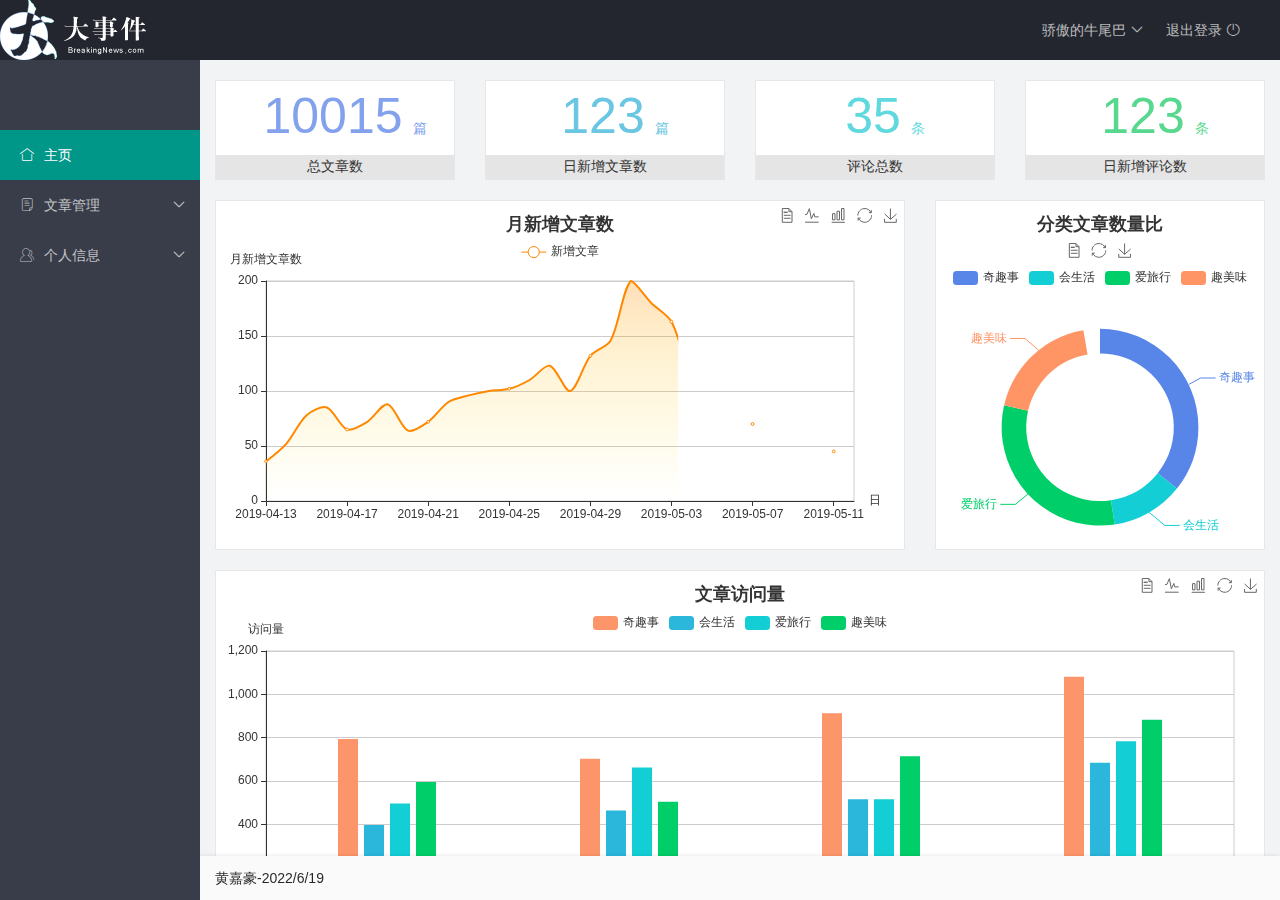
==== commit 3e6aa264: "更新了个人信息管理模块" ====
--- a/index.html
+++ b/index.html
@@ -16,25 +16,26 @@
         <div class="layui-header">
             <img src="./assets/images/logo.png" alt="">
             <ul class="layui-nav layui-layout-right ">
-                <li class="layui-nav-item layui-hide layui-show-md-inline-block">
+                <li class="layui-nav-item layui-hide layui-show-md-inline-block" id="head-nav">
                     <a href="javascript:;" class="userinfo">
                         <div class="font-header">A</div>
                         <img src="" class="layui-nav-img" id="userImg1">
                         <span class="Username">骄傲的牛尾巴</span>
                     </a>
-                    <dl class="layui-nav-child" >
-                        <dd><a href="javascript:;">个人中心</a></dd>
-                        <dd><a href="javascript:;">账户设置</a></dd>
-                        <dd><a href="javascript:;" id="logout">退出登录</a></dd>
+                    <dl class="layui-nav-child">
+                        <dd><a href="./home/userImformation.html" target="fm" ><span id="modifyUserInfo">个人资料修改</span></a></dd>
+                        <dd><a href="./home/user_avatar.html" target="fm">更换头像</a></dd>
+                        <dd><a href="./home/modifyPsw.html" target="fm" class="modifyPsw">修改密码</a></dd>
                     </dl>
                 </li>
                 <li class="layui-nav-item" lay-header-event="menuRight" lay-unselect>
-                    <a href="javascript:;">退出登录
+                    <a href="javascript:;" class="logout"><span >退出登录</span> 
                         <i class="layui-icon layui-icon-logout"></i>
                     </a>
                 </li>
             </ul>
         </div>
+        
 
         <div class="layui-side layui-bg-black">
             <div class="layui-side-scroll">
@@ -43,7 +44,7 @@
                     <div href="javascript:;" class="userinfo">
                         <div class="font-header">A</div>
                         <img src="" class="layui-nav-img" id="userImg2">
-                        <span class="Username">骄傲的牛尾巴</span>
+                        <span class="Username"></span>
                     </div>
                 </li>
                 <ul class="layui-nav layui-nav-tree layui-bg-black" lay-shrink="all">
@@ -60,11 +61,11 @@
                     </li>
                     <li class="layui-nav-item">
                         <a href="javascript:;" class="userCenter"><span
-                                class="iconfont layui-icon layui-icon-user"></span>个人中心</a>
+                                class="iconfont layui-icon layui-icon-user"></span>个人信息</a>
                         <dl class="layui-nav-child">
-                            <dd><a href="javascript:;" id="modifyUserInfo" href="" target="fm">修改个人资料</a></dd>
-                            <dd><a href="javascript:;">list 2</a></dd>
-                            <dd><a href="javascript:;">超链接</a></dd>
+                            <dd><a href="./home/userImformation.html" target="fm" ><span id="modifyUserInfo">修改个人资料</span></a></dd>
+                            <dd><a href="./home/user_avatar.html" target="fm">更换头像</a></dd>
+                            <dd><a href="./home/modifyPsw.html" target="fm" class="modifyPsw">修改密码</a></dd>
                         </dl>
                     </li>
                 </ul>
